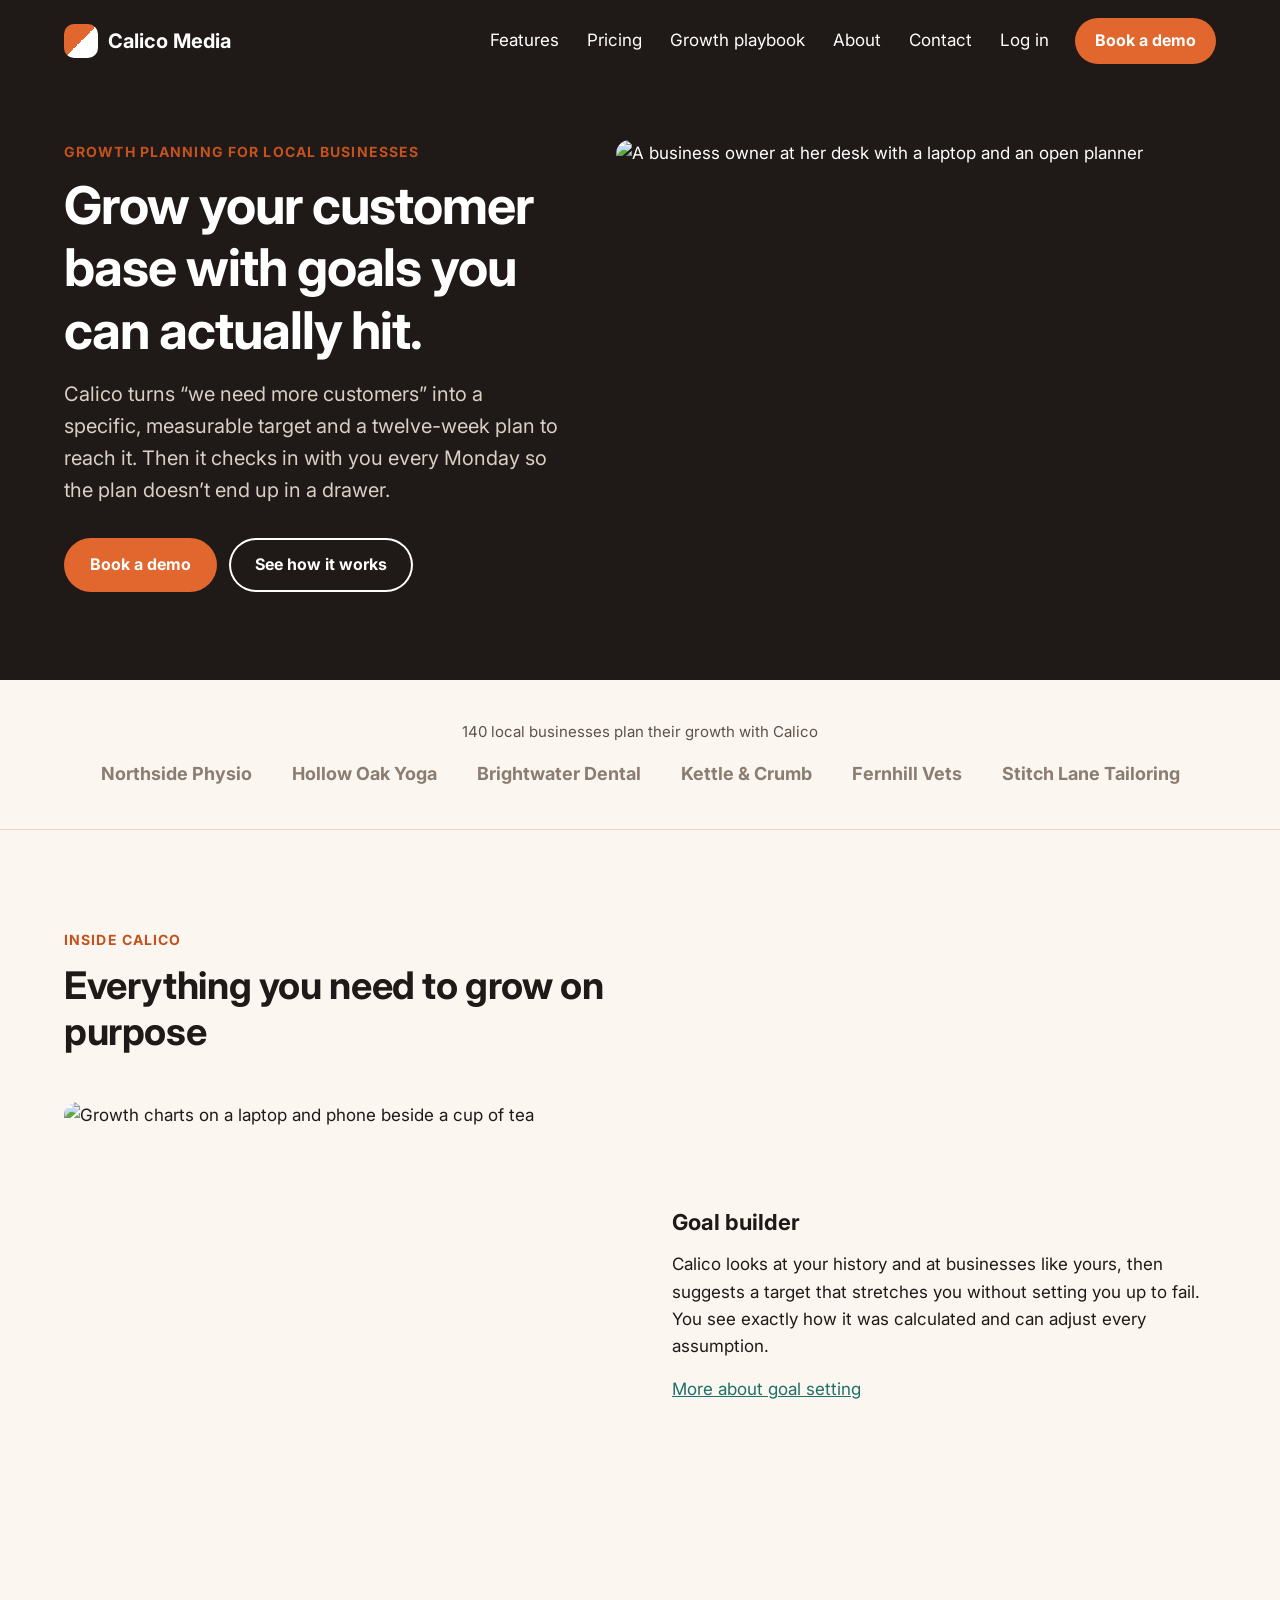
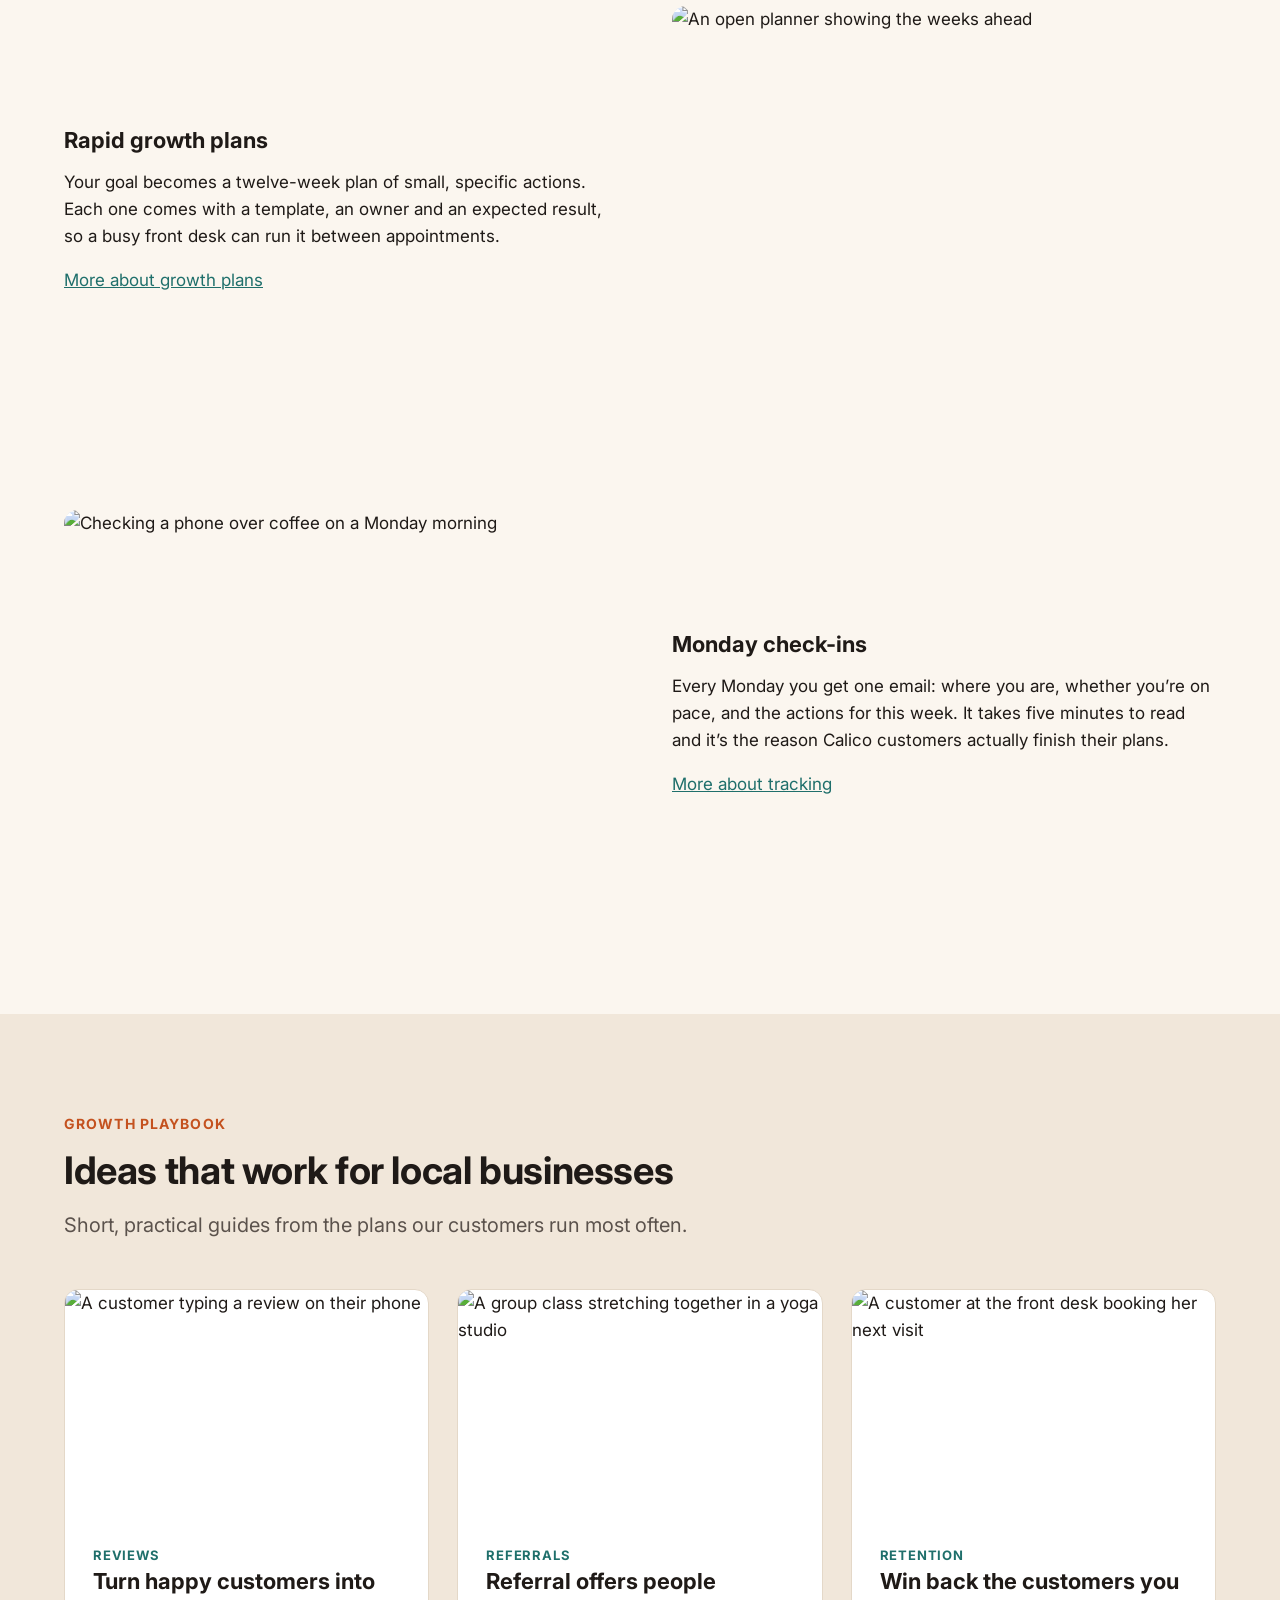
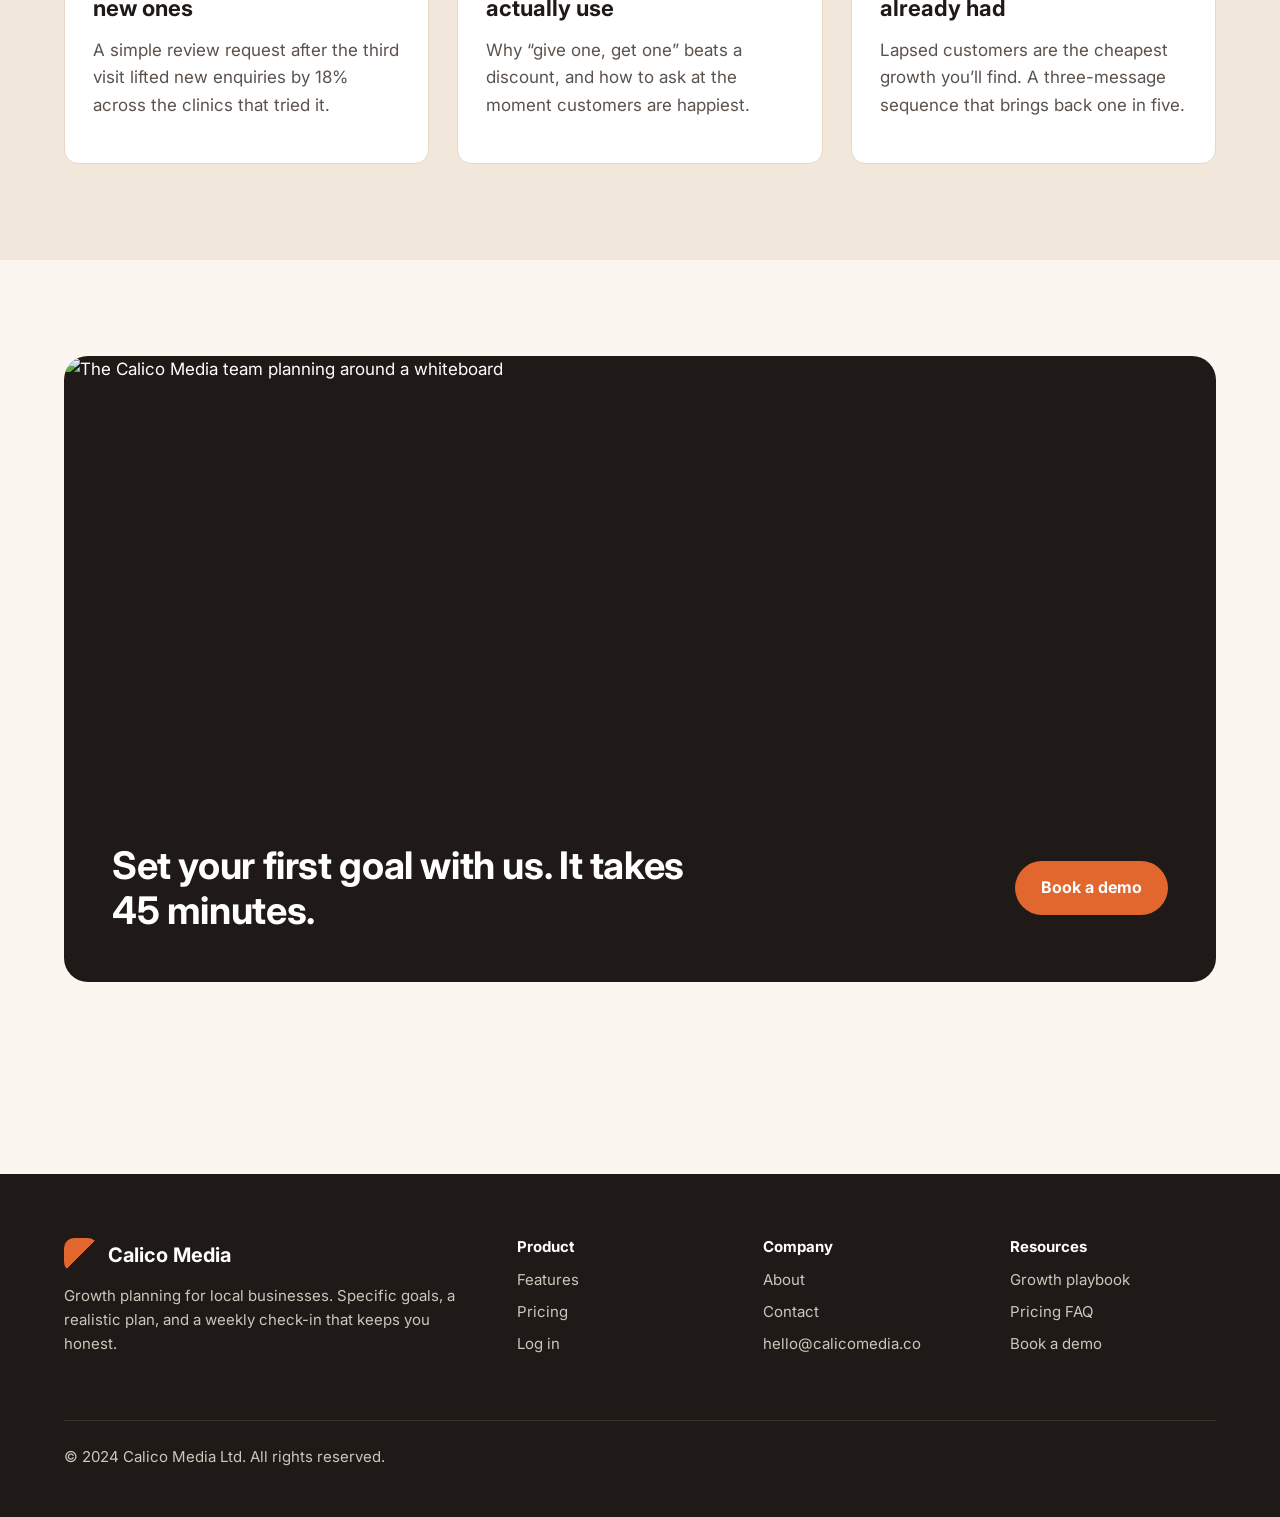
==== public/index.html @ c1caeb7e "response fixes" ====
<!DOCTYPE html>
<html lang="en">
<head>
  <meta charset="utf-8">
  <meta name="viewport" content="width=device-width, initial-scale=1">
  <title>Calico Media | Growth planning for local businesses</title>
  <meta name="description" content="Calico helps local businesses grow their customer base with specific, measurable, realistic goals and a rapid growth plan you can run every week.">
  <link rel="preconnect" href="https://fonts.googleapis.com">
  <link rel="preconnect" href="https://fonts.gstatic.com" crossorigin>
  <link href="https://fonts.googleapis.com/css2?family=Inter:wght@100;200;300;400;500;600;700;800;900&display=swap" rel="stylesheet">
  <link rel="stylesheet" href="css/styles.css">
  <script src="https://kit.fontawesome.com/f191e4acef.js" crossorigin="anonymous"></script>
  <script src="js/index.js"></script>
</head>
<body>
  <header class="site-header site-header--home">
    <div class="container">
      <a class="logo" href="index.html"><span class="logo-mark"></span>Calico Media</a>
      <nav aria-label="Main">
        <ul class="nav-links">
          <li><a href="features.html">Features</a></li>
          <li><a href="pricing.html">Pricing</a></li>
          <li><a href="#playbook">Growth playbook</a></li>
          <li><a href="about.html">About</a></li>
          <li><a href="contact.html">Contact</a></li>
          <li><a href="https://app.calicomedia.co/login">Log in</a></li>
          <li><a class="btn" href="contact.html">Book a demo</a></li>
        </ul>
        <button class="btn__menu" onclick="openMenu()">
          <i class="fa-solid fa-bars"></i>
        </button>
        <div class="btn__menu menu__backdrop">
          <button class="btn__menu btn__menu--close" onclick="closeMenu()">
            <i class="fa-solid fa-x"></i>
          </button>
          <ul class="menu__links">
            <li class="menu__list"><a href="features.html" class="menu__link" onclick="closeMenu()">Features</a></li>
            <li class="menu__list"><a href="pricing.html" class="menu__link" onclick="closeMenu()">Pricing</a></li>
            <li class="menu__list"><a href="#playbook" class="menu__link" onclick="closeMenu()">Growth playbook</a></li>
            <li class="menu__list"><a href="about.html" class="menu__link" onclick="closeMenu()">About</a></li>
            <li class="menu__list"><a href="contact.html" class="menu__link" onclick="closeMenu()">Contact</a></li>
            <li class="menu__list"><a href="https://app.calicomedia.co/login" class="menu__link" onclick="closeMenu()">Log in</a></li>
            <li class="menu__list"><a href="contact.html" class="menu__link">Book a demo</a></li>
          </ul>
        </div>
        </div>
      </nav>
    </div>
  </header>

  <main>
    <section class="hero">
      <div class="container hero-inner">
        <div class="hero-text">
          <span class="eyebrow">Growth planning for local businesses</span>
          <h1>Grow your customer base with goals you can actually hit.</h1>
          <p class="lead">Calico turns &ldquo;we need more customers&rdquo; into a specific, measurable target and a twelve-week plan to reach it. Then it checks in with you every Monday so the plan doesn&rsquo;t end up in a drawer.</p>
          <div class="hero-actions">
            <a class="btn" href="contact.html">Book a demo</a>
            <a class="btn btn--ghost" href="features.html">See how it works</a>
          </div>
        </div>
        <div class="hero-media">
          <img class="hero-image" src="images/hero-weekly-plan.jpg" alt="A business owner at her desk with a laptop and an open planner">
        </div>
      </div>
    </section>

    <section class="trust">
      <div class="container">
        <p>140 local businesses plan their growth with Calico</p>
        <ul class="trust-list">
          <li>Northside Physio</li>
          <li>Hollow Oak Yoga</li>
          <li>Brightwater Dental</li>
          <li>Kettle &amp; Crumb</li>
          <li>Fernhill Vets</li>
          <li>Stitch Lane Tailoring</li>
        </ul>
      </div>
    </section>

    <section class="section">
      <div class="container">
        <div class="section-intro">
          <span class="eyebrow">Inside Calico</span>
          <h2>Everything you need to grow on purpose</h2>
        </div>

        <div class="feature-row">
          <div class="feature-media">
            <img src="images/feature-goal-builder.jpg" alt="Growth charts on a laptop and phone beside a cup of tea">
          </div>
          <div>
            <h3>Goal builder</h3>
            <p>Calico looks at your history and at businesses like yours, then suggests a target that stretches you without setting you up to fail. You see exactly how it was calculated and can adjust every assumption.</p>
            <a href="features.html">More about goal setting</a>
          </div>
        </div>

        <div class="feature-row feature-row--reverse">
          <div class="feature-media">
            <img src="images/feature-growth-plan.jpg" alt="An open planner showing the weeks ahead">
          </div>
          <div>
            <h3>Rapid growth plans</h3>
            <p>Your goal becomes a twelve-week plan of small, specific actions. Each one comes with a template, an owner and an expected result, so a busy front desk can run it between appointments.</p>
            <a href="features.html">More about growth plans</a>
          </div>
        </div>

        <div class="feature-row">
          <div class="feature-media">
            <img src="images/feature-monday-checkin.jpg" alt="Checking a phone over coffee on a Monday morning">
          </div>
          <div>
            <h3>Monday check-ins</h3>
            <p>Every Monday you get one email: where you are, whether you&rsquo;re on pace, and the actions for this week. It takes five minutes to read and it&rsquo;s the reason Calico customers actually finish their plans.</p>
            <a href="features.html">More about tracking</a>
          </div>
        </div>
      </div>
    </section>

    <section class="section section--sand" id="playbook">
      <div class="container">
        <div class="section-intro">
          <span class="eyebrow">Growth playbook</span>
          <h2>Ideas that work for local businesses</h2>
          <p class="lead">Short, practical guides from the plans our customers run most often.</p>
        </div>
        <div class="playbook-grid">
          <article class="card">
            <img src="images/playbook-reviews.jpg" alt="A customer typing a review on their phone">
            <div class="card-body">
              <span class="card-tag">Reviews</span>
              <h3>Turn happy customers into new ones</h3>
              <p>A simple review request after the third visit lifted new enquiries by 18% across the clinics that tried it.</p>
            </div>
          </article>
          <article class="card">
            <img src="images/playbook-referrals.jpg" alt="A group class stretching together in a yoga studio">
            <div class="card-body">
              <span class="card-tag">Referrals</span>
              <h3>Referral offers people actually use</h3>
              <p>Why &ldquo;give one, get one&rdquo; beats a discount, and how to ask at the moment customers are happiest.</p>
            </div>
          </article>
          <article class="card">
            <img src="images/playbook-rebooking.jpg" alt="A customer at the front desk booking her next visit">
            <div class="card-body">
              <span class="card-tag">Retention</span>
              <h3>Win back the customers you already had</h3>
              <p>Lapsed customers are the cheapest growth you&rsquo;ll find. A three-message sequence that brings back one in five.</p>
            </div>
          </article>
        </div>
      </div>
    </section>

    <section class="section">
      <div class="container">
        <div class="cta-band">
          <img src="images/team-workshop.jpg" alt="The Calico Media team planning around a whiteboard">
          <div class="cta-body">
            <h2>Set your first goal with us. It takes 45 minutes.</h2>
            <a class="btn" href="contact.html">Book a demo</a>
          </div>
        </div>
      </div>
    </section>
  </main>

  <footer class="site-footer">
    <div class="container">
      <div class="footer-grid">
        <div>
          <a class="logo" href="index.html"><span class="logo-mark"></span>Calico Media</a>
          <p>Growth planning for local businesses. Specific goals, a realistic plan, and a weekly check-in that keeps you honest.</p>
        </div>
        <div>
          <h4>Product</h4>
          <ul>
            <li><a href="features.html">Features</a></li>
            <li><a href="pricing.html">Pricing</a></li>
            <li><a href="https://app.calicomedia.co/login">Log in</a></li>
          </ul>
        </div>
        <div>
          <h4>Company</h4>
          <ul>
            <li><a href="about.html">About</a></li>
            <li><a href="contact.html">Contact</a></li>
            <li><a href="mailto:hello@calicomedia.co">hello@calicomedia.co</a></li>
          </ul>
        </div>
        <div>
          <h4>Resources</h4>
          <ul>
            <li><a href="index.html#playbook">Growth playbook</a></li>
            <li><a href="pricing.html#faq">Pricing FAQ</a></li>
            <li><a href="contact.html">Book a demo</a></li>
          </ul>
        </div>
      </div>
      <div class="footer-bottom">
        <p>&copy; 2024 Calico Media Ltd. All rights reserved.</p>
      </div>
    </div>
  </footer>
</body>
</html>
---- public/css/styles.css ----
/* Calico Media marketing site */

:root {
  --ink: #1f1a17;
  --ink-soft: #5b524c;
  --cream: #fbf6ef;
  --sand: #f1e7da;
  --white: #ffffff;
  --orange: #e2672f;
  --orange-dark: #c4521f;
  --teal: #1f6f6b;
  --line: #e4d8c8;
  --radius: 14px;
}

*,
*::before,
*::after {
  box-sizing: border-box;
}

body {
  margin: 0;
  font-family: 'Inter', -apple-system, BlinkMacSystemFont, 'Segoe UI', sans-serif;
  font-weight: 400;
  font-size: 17px;
  line-height: 1.6;
  color: var(--ink);
  background: var(--cream);
}

h1,
h2,
h3,
h4 {
  font-weight: 700;
  line-height: 1.2;
  margin: 0 0 16px;
}

h1 {
  font-size: 52px;
  letter-spacing: -0.02em;
}

h2 {
  font-size: 38px;
  letter-spacing: -0.01em;
}

h3 {
  font-size: 22px;
}

p {
  margin: 0 0 16px;
}

a {
  color: var(--teal);
}

img {
  max-width: 100%;
}

.container {
  max-width: 1200px;
  margin: 0 auto;
  padding: 0 24px;
}

.section {
  padding: 96px 0;
}

.section--sand {
  background: var(--sand);
}

.eyebrow {
  display: inline-block;
  font-size: 14px;
  font-weight: 700;
  letter-spacing: 0.08em;
  text-transform: uppercase;
  color: var(--orange-dark);
  margin-bottom: 12px;
}

.lead {
  font-size: 20px;
  color: var(--ink-soft);
  max-width: 640px;
}

.section-intro {
  max-width: 680px;
  margin-bottom: 48px;
}

.btn {
  display: inline-block;
  padding: 14px 26px;
  border-radius: 999px;
  background: var(--orange);
  color: var(--white);
  font-weight: 700;
  text-decoration: none;
  border: 0;
  font-size: 16px;
  font-family: inherit;
  cursor: pointer;
}

.btn:hover {
  background: var(--orange-dark);
}

.btn--ghost {
  background: transparent;
  color: inherit;
  box-shadow: inset 0 0 0 2px currentColor;
}

.btn--ghost:hover {
  background: rgba(255, 255, 255, 0.1);
}

/* 

  Header 
  
*/

.site-header {
  background: var(--white);
  border-bottom: 1px solid var(--line);
}

.site-header .container {
  display: flex;
  flex-wrap: wrap;
  align-items: center;
  justify-content: space-between;
  gap: 12px 32px;
  padding-top: 18px;
  padding-bottom: 18px;
}

.logo {
  display: flex;
  align-items: center;
  gap: 10px;
  flex-shrink: 0;
  font-size: 20px;
  font-weight: 700;
  color: var(--ink);
  text-decoration: none;
}

.logo-mark {
  width: 34px;
  height: 34px;
  border-radius: 10px;
  background: linear-gradient(135deg, var(--orange) 0%, var(--orange) 50%, var(--ink) 50%, var(--ink) 100%);
}

.nav-links {
  display: flex;
  flex-wrap: wrap;
  align-items: center;
  gap: 8px 28px;
  list-style: none;
  margin: 0;
  padding: 0;
}

.nav-links a {
  color: var(--ink);
  text-decoration: none;
}

.nav-links a:hover,
.nav-links a[aria-current='page'] {
  color: var(--orange-dark);
}

.site-header--home {
  background: var(--ink);
  border-bottom: 0;
}

.site-header--home .logo,
.site-header--home .nav-links a {
  color: var(--white);
}

.site-header--home .logo-mark {
  background: linear-gradient(135deg, var(--orange) 0%, var(--orange) 50%, var(--white) 50%, var(--white) 100%);
}

.site-header--home .container {
  flex-wrap: nowrap;
}

.site-header--home nav {
  min-width: 0;
}

.site-header--home .nav-links {
  flex-wrap: nowrap;
  gap: 0;
}

.site-header--home .nav-links li {
  min-width: 0;
}

.site-header--home .nav-links a {
  display: block;
  padding: 0 14px;
  white-space: nowrap;
}

.site-header--home .nav-links li:last-child {
  flex-shrink: 0;
}

.site-header--home .nav-links .btn {
  margin-left: 12px;
  padding: 10px 20px;
}

.site-header nav {
  display: flex;
  align-items: center;
  gap: 16px;
}

.btn__menu {
  display: none;
  width: 44px;
  height: 44px;
  text-align: center;
  background: transparent;
  border: 0;
}

.menu__backdrop {
  position: fixed;
  background-color: var(--white);
  top: 0;
  left: 0;
  width: 100vw;
  height: 100vh;
  z-index: 100;
  display: flex;
  justify-content: center;
  align-items: center;
  transition: all 300ms ease-in-out;
  opacity: 0;
  visibility: hidden;
}

.menu--open .menu__backdrop {
  visibility: visible;
  opacity: 1;
}

.menu--open {
  max-height: 100vh;
  overflow-y: hidden;
}

.btn__menu--close {
  position: absolute;
  top: 20px;
  right: 40px;
  padding: 8;
  cursor: pointer;
}

.menu__links {
  list-style: none;
  margin: 0;
  padding: 0;
  display: flex;
  flex-direction: column;
  justify-content: center;
  align-items: center;
  gap: 12px;
}

.menu__link {
  text-decoration: none;
  color: #f06449;
  font-size: 24px;
}

.menu__list {
  padding: 24px 0;
  font-weight: 700;
}

.fa-bars {
  width: 32px;
  height: auto;
  color: #e2672f;
  cursor: pointer;
}

.fa-x {
  width: 24px;
  height: auto;
  color:#1f1a17
}

/* 

  Home hero 
  
*/

.hero {
  background: var(--ink);
  color: var(--white);
  padding: 56px 0 88px;
}

.hero-inner {
  display: flex;
  align-items: center;
  gap: 56px;
}

.hero-text {
  flex: 1;
}

.hero-text .lead {
  color: #d9cfc5;
}

.hero-actions {
  display: flex;
  flex-wrap: wrap;
  gap: 12px;
  margin-top: 32px;
}

.hero-media {
  width: 600px;
  flex-shrink: 0;
}

.hero-image {
  width: 100%;
  aspect-ratio: 4 / 3;
  object-fit: cover;
  border-radius: var(--radius);
  display: block;
}

/* 

  Trust strip 
  
*/

.trust {
  padding: 40px 0;
  border-bottom: 1px solid var(--line);
  text-align: center;
}

.trust p {
  color: var(--ink-soft);
  font-size: 15px;
}

.trust-list {
  display: flex;
  flex-wrap: wrap;
  justify-content: center;
  gap: 12px 40px;
  list-style: none;
  margin: 0;
  padding: 0;
  font-weight: 700;
  font-size: 18px;
  color: #8a7d72;
}

/* 

  Steps 
  
*/

.steps {
  display: grid;
  grid-template-columns: repeat(auto-fit, minmax(240px, 1fr));
  gap: 24px;
}

.step {
  background: var(--white);
  border: 1px solid var(--line);
  border-radius: var(--radius);
  padding: 32px;
}

.step-number {
  display: inline-flex;
  align-items: center;
  justify-content: center;
  width: 40px;
  height: 40px;
  border-radius: 50%;
  background: var(--sand);
  color: var(--orange-dark);
  font-weight: 700;
  margin-bottom: 16px;
}

/* 

  Check list 
  
*/

.check-list {
  list-style: none;
  margin: 24px 0 0;
  padding: 0;
}

.check-list li {
  position: relative;
  padding-left: 32px;
  margin-bottom: 14px;
}

.check-list li::before {
  content: '';
  position: absolute;
  left: 0;
  top: 6px;
  width: 16px;
  height: 16px;
  border-radius: 50%;
  background: var(--teal);
  box-shadow: inset 0 0 0 4px #cfe6e4;
}

/* 

  FAQ 
  
*/

.faq {
  max-width: 820px;
}

.faq details {
  border-top: 1px solid var(--line);
  padding: 20px 0;
}

.faq details:last-child {
  border-bottom: 1px solid var(--line);
}

.faq summary {
  font-weight: 700;
  font-size: 19px;
  cursor: pointer;
}

.faq details p {
  margin-top: 12px;
  color: var(--ink-soft);
}

/* 

  Feature rows 
  
*/

.feature-row {
  display: grid;
  grid-template-columns: 1fr 1fr;
  gap: 64px;
  align-items: center;
  margin-bottom: 96px;
}

.feature-row:last-child {
  margin-bottom: 0;
}

.feature-row--reverse .feature-media {
  order: 2;
}

.feature-media img {
  display: block;
  width: 100%;
  aspect-ratio: 4 / 3;
  object-fit: cover;
  border-radius: var(--radius);
}

/* 

  Playbook 
  
*/

.playbook-grid {
  display: grid;
  grid-template-columns: repeat(3, 1fr);
  gap: 28px;
}

/* Card grid */

.card-grid {
  display: grid;
  grid-template-columns: repeat(3, 1fr);
  gap: 28px;
}

.card {
  background: var(--white);
  border: 1px solid var(--line);
  border-radius: var(--radius);
  overflow: hidden;
}

.card img {
  display: block;
  width: 100%;
  aspect-ratio: 16 / 10;
  object-fit: cover;
}

.card-body {
  padding: 24px 28px 28px;
}

.card-body p {
  color: var(--ink-soft);
}

.card-tag {
  font-size: 13px;
  font-weight: 700;
  text-transform: uppercase;
  letter-spacing: 0.06em;
  color: var(--teal);
}

.icon-dot {
  width: 44px;
  height: 44px;
  border-radius: 12px;
  background: var(--sand);
  margin-bottom: 18px;
  position: relative;
}

.icon-dot::after {
  content: '';
  position: absolute;
  inset: 13px;
  border-radius: 50%;
  background: var(--orange);
}

/* 

  CTA band 
  
*/

.cta-band {
  background: var(--ink);
  color: var(--white);
  border-radius: 24px;
  overflow: hidden;
}

.cta-band img {
  display: block;
  width: 100%;
  aspect-ratio: 21 / 8;
  object-fit: cover;
}

.cta-body {
  padding: 48px;
  display: flex;
  flex-wrap: wrap;
  align-items: center;
  justify-content: space-between;
  gap: 24px;
}

.cta-body h2 {
  margin: 0;
  max-width: 620px;
}

/* Page header (inner pages) */

.page-header {
  padding: 80px 0 56px;
  border-bottom: 1px solid var(--line);
}

/* 

  Pricing 
  
*/

.pricing-grid {
  display: grid;
  grid-template-columns: repeat(auto-fit, minmax(260px, 1fr));
  gap: 24px;
  align-items: stretch;
}

.pricing-card {
  background: var(--white);
  border: 1px solid var(--line);
  border-radius: var(--radius);
  padding: 36px 32px;
  display: flex;
  flex-direction: column;
}

.pricing-card--featured {
  border: 2px solid var(--orange);
  box-shadow: 0 24px 48px rgba(226, 103, 47, 0.14);
}

.plan-badge {
  align-self: flex-start;
  font-size: 13px;
  font-weight: 700;
  background: var(--orange);
  color: var(--white);
  border-radius: 999px;
  padding: 4px 12px;
  margin-bottom: 16px;
}

.price {
  font-size: 48px;
  font-weight: 700;
  margin: 8px 0 4px;
}

.price small {
  font-size: 17px;
  font-weight: 400;
  color: var(--ink-soft);
}

.pricing-card .check-list {
  flex: 1;
  margin-bottom: 28px;
}

.pricing-card .btn {
  text-align: center;
}

.pricing-note {
  margin-top: 32px;
  color: var(--ink-soft);
  font-size: 15px;
}

/* 

  About 
  
*/

.stats {
  display: grid;
  grid-template-columns: repeat(auto-fit, minmax(160px, 1fr));
  gap: 16px;
}

.stat {
  background: var(--white);
  border: 1px solid var(--line);
  border-radius: var(--radius);
  padding: 28px 20px;
}

.stat-number {
  display: block;
  font-size: 48px;
  font-weight: 700;
  color: var(--orange-dark);
}

.stat-label {
  display: block;
  font-size: 15px;
  color: var(--ink-soft);
}

.prose {
  max-width: 720px;
}

.team-grid {
  display: grid;
  grid-template-columns: repeat(auto-fit, minmax(220px, 1fr));
  gap: 24px;
}

.person {
  background: var(--white);
  border: 1px solid var(--line);
  border-radius: var(--radius);
  padding: 28px;
}

.avatar {
  width: 56px;
  height: 56px;
  border-radius: 50%;
  background: var(--sand);
  color: var(--orange-dark);
  display: flex;
  align-items: center;
  justify-content: center;
  font-weight: 700;
  margin-bottom: 16px;
}

.person p {
  color: var(--ink-soft);
  font-size: 15px;
  margin: 0;
}

/* 

  Contact 
  
*/

.contact-layout {
  display: grid;
  grid-template-columns: 3fr 2fr;
  gap: 64px;
}

.contact-form label {
  display: block;
  font-weight: 700;
  margin-bottom: 6px;
}

.contact-form input,
.contact-form textarea {
  display: block;
  width: 100%;
  font: inherit;
  padding: 12px 14px;
  border: 1px solid var(--line);
  border-radius: 10px;
  background: var(--white);
  margin-bottom: 20px;
}

.contact-form textarea {
  min-height: 160px;
  resize: vertical;
}

.form-status {
  margin-top: 16px;
  font-weight: 700;
}

.form-status--success {
  color: var(--teal);
}

.form-status--error {
  color: #b3261e;
}

.contact-aside {
  background: var(--white);
  border: 1px solid var(--line);
  border-radius: var(--radius);
  padding: 32px;
  align-self: start;
}

.contact-aside h3 {
  font-size: 18px;
  margin-top: 24px;
  margin-bottom: 6px;
}

.contact-aside h3:first-child {
  margin-top: 0;
}

.contact-aside p {
  color: var(--ink-soft);
  margin: 0;
}

/* 

  Footer 
  
*/

.site-footer {
  background: var(--ink);
  color: #cfc5bb;
  padding: 64px 0 32px;
  margin-top: 96px;
  font-size: 15px;
}

.footer-grid {
  display: grid;
  grid-template-columns: 2fr 1fr 1fr 1fr;
  gap: 40px;
}

.site-footer h4 {
  color: var(--white);
  font-size: 15px;
  margin-bottom: 12px;
}

.site-footer ul {
  list-style: none;
  margin: 0;
  padding: 0;
}

.site-footer li {
  margin-bottom: 8px;
}

.site-footer a {
  color: #cfc5bb;
  text-decoration: none;
}

.site-footer a:hover {
  color: var(--white);
}

.site-footer .logo {
  color: var(--white);
  margin-bottom: 12px;
}

.footer-bottom {
  border-top: 1px solid #3a322d;
  margin-top: 48px;
  padding-top: 24px;
}

@media (max-width: 768px) {

  .nav-links {
    display: none;
  }

  .btn__menu {
    display: block;
  }

  h1 {
    font-size: 40px;
  }

  h2 {
    font-size: 30px;
  }

  .section {
    padding: 64px 0;
  }

  .feature-row {
    grid-template-columns: 1fr;
    gap: 32px;
    margin-bottom: 64px;
  }

  .feature-row--reverse .feature-media {
    order: 0;
  }

  .card-grid {
    grid-template-columns: repeat(2, 1fr);
  }

  .contact-layout {
    grid-template-columns: 1fr;
    gap: 40px;
  }

  .footer-grid {
    grid-template-columns: 1fr 1fr;
  }
}

@media (max-width: 480px) {
  h1 {
    font-size: 34px;
  }

  .card-grid {
    grid-template-columns: 1fr;
  }

  .cta-body {
    padding: 32px 24px;
  }

  .footer-grid {
    grid-template-columns: 1fr;
  }
}
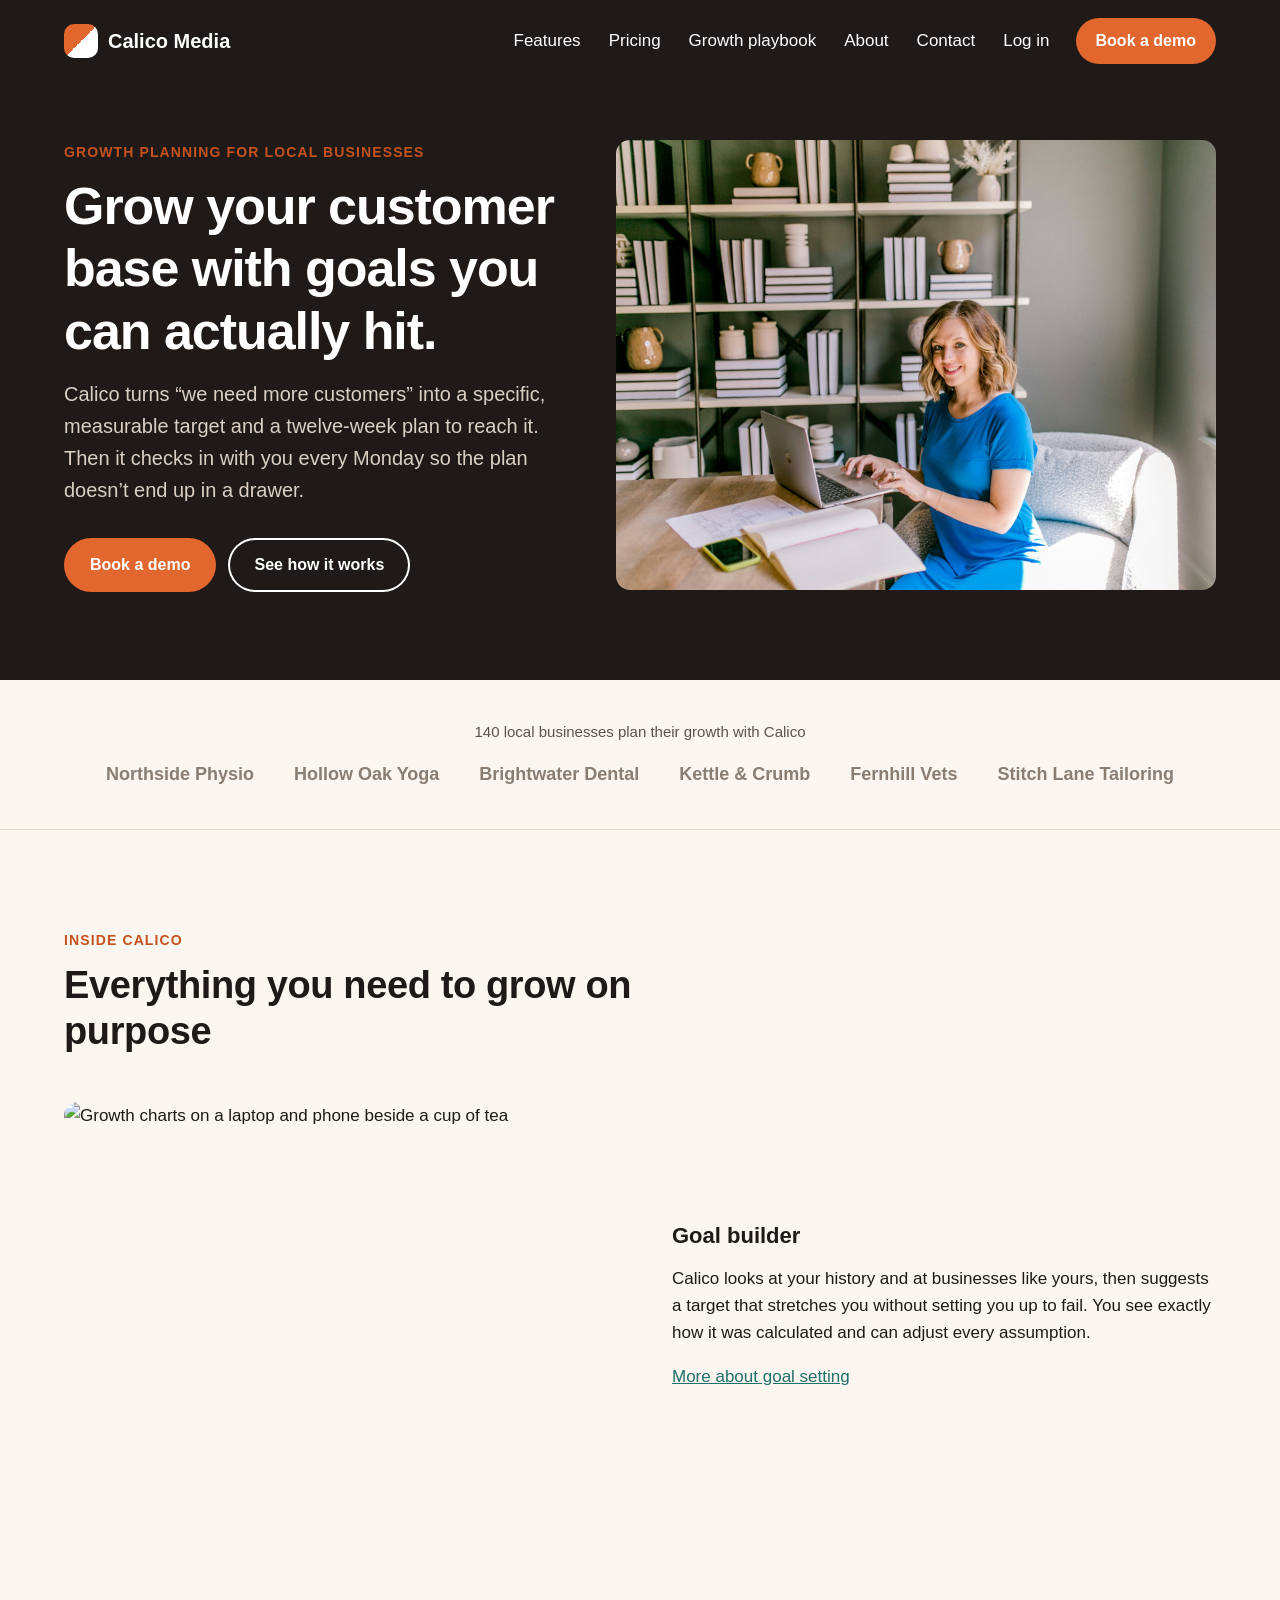
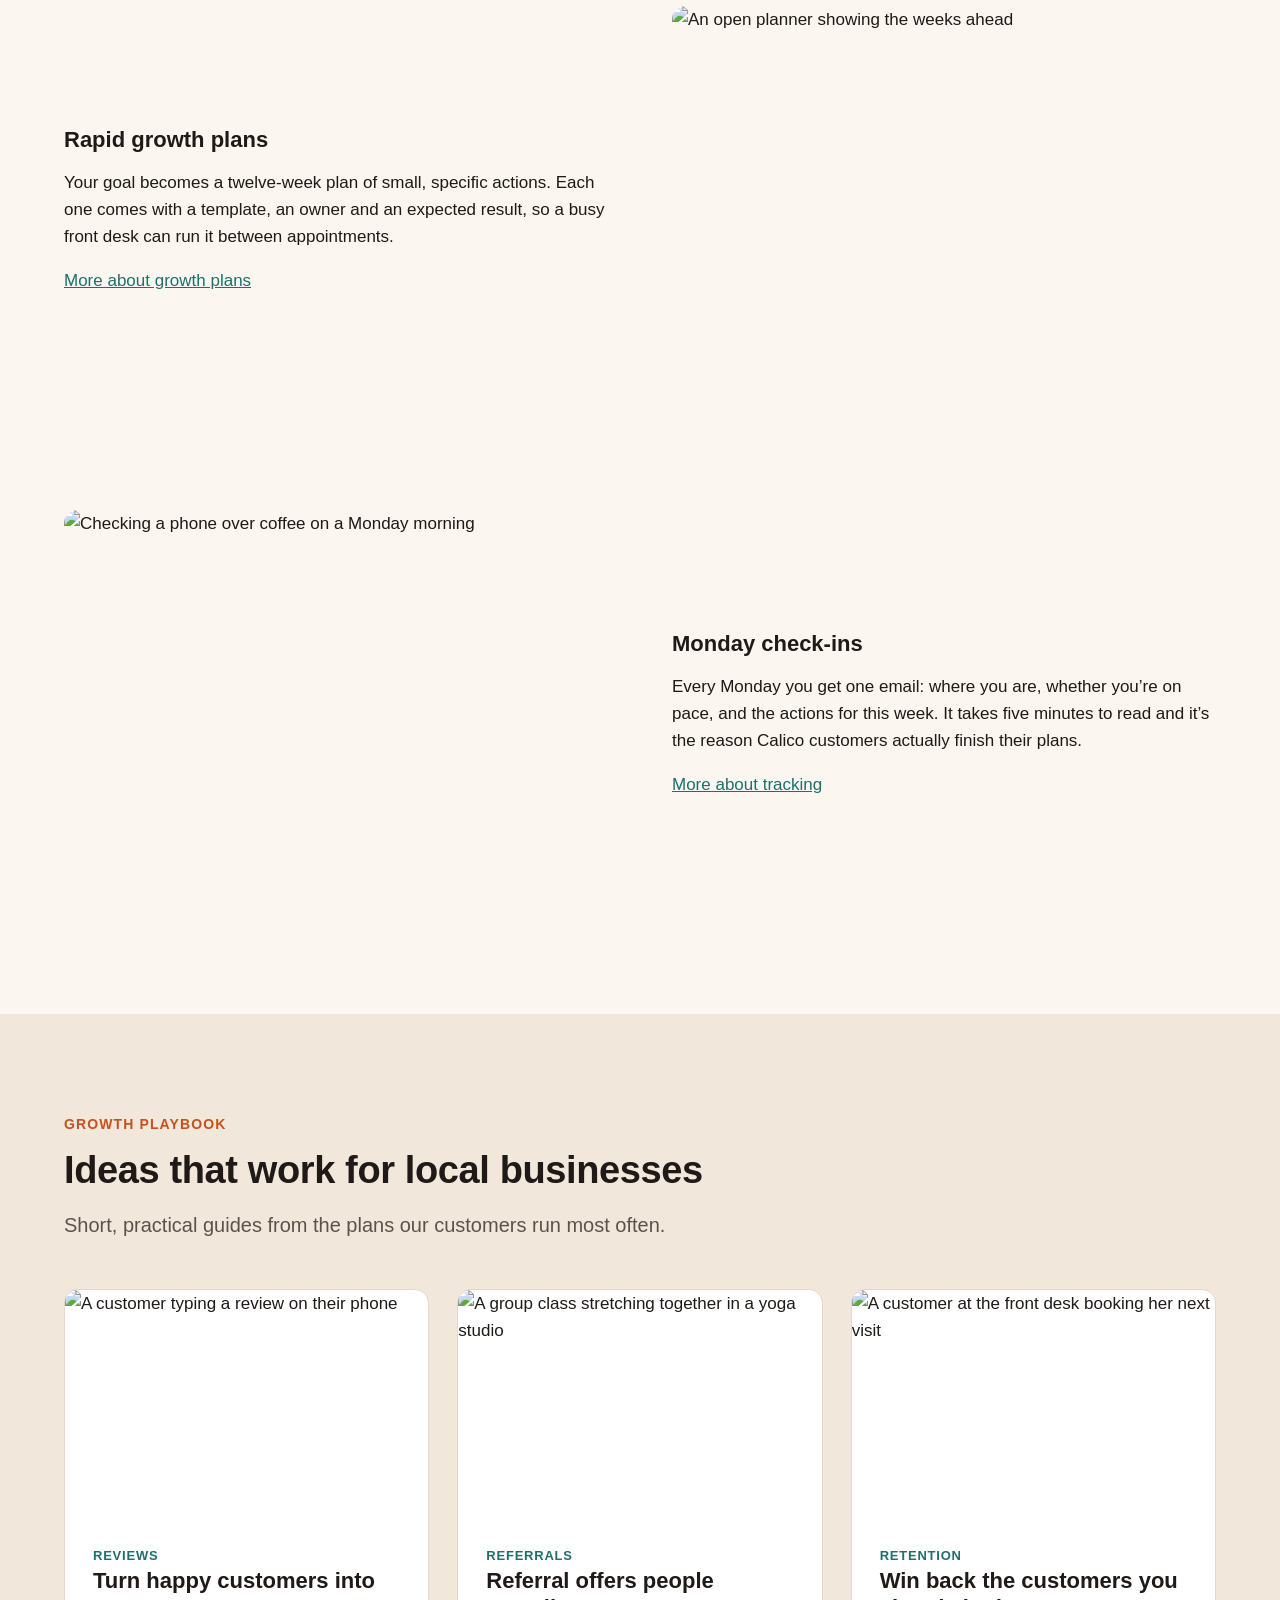
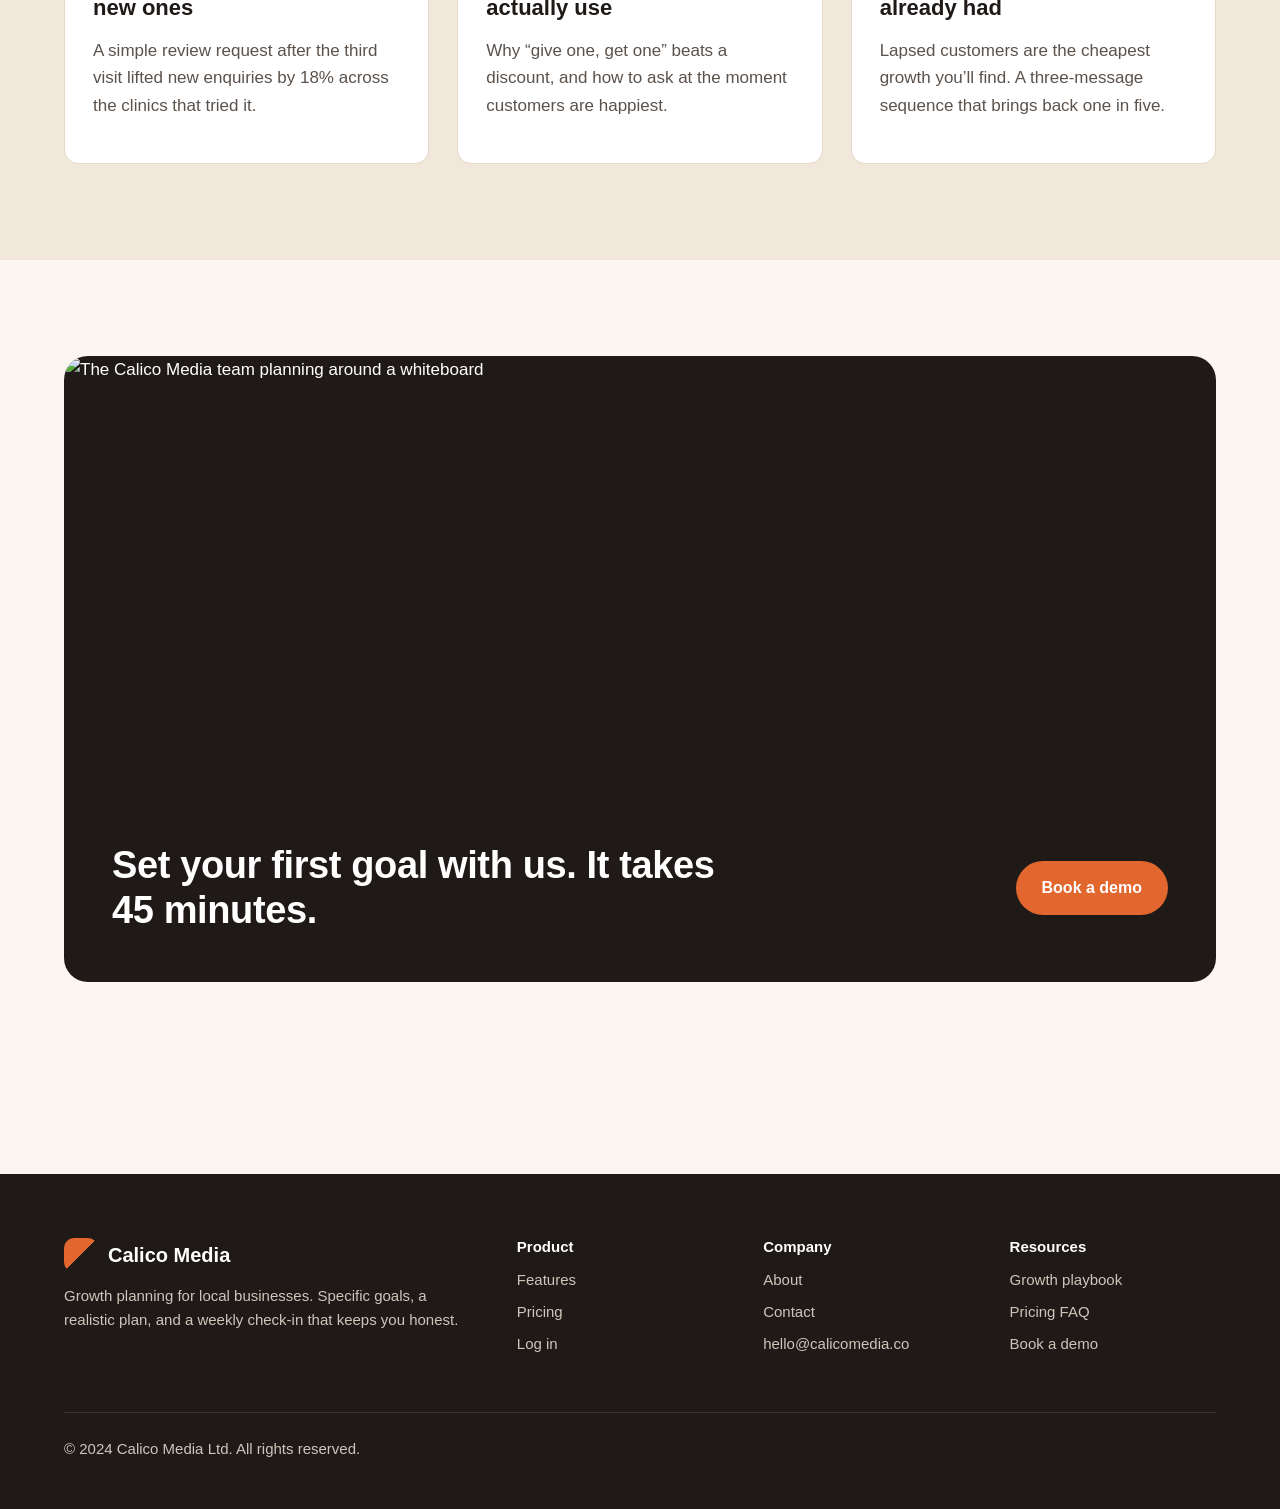
==== commit 602232bd: "resize" ====
--- a/public/index.html
+++ b/public/index.html
@@ -5,11 +5,7 @@
   <meta name="viewport" content="width=device-width, initial-scale=1">
   <title>Calico Media | Growth planning for local businesses</title>
   <meta name="description" content="Calico helps local businesses grow their customer base with specific, measurable, realistic goals and a rapid growth plan you can run every week.">
-  <link rel="preconnect" href="https://fonts.googleapis.com">
-  <link rel="preconnect" href="https://fonts.gstatic.com" crossorigin>
-  <link href="https://fonts.googleapis.com/css2?family=Inter:wght@100;200;300;400;500;600;700;800;900&display=swap" rel="stylesheet">
   <link rel="stylesheet" href="css/styles.css">
-  <script src="https://kit.fontawesome.com/f191e4acef.js" crossorigin="anonymous"></script>
   <script src="js/index.js"></script>
 </head>
 <body>
@@ -61,7 +57,7 @@
           </div>
         </div>
         <div class="hero-media">
-          <img class="hero-image" src="images/hero-weekly-plan.jpg" alt="A business owner at her desk with a laptop and an open planner">
+          <img class="hero-image" src="images/hero-weekly-plan-large.jpg" srcset="images/hero-weekly-plan-small.jpg 480w, images/hero-weekly-plan-medium.jpg 768w, images/hero-weekly-plan-large.jpg 1200w" alt="A business owner at her desk with a laptop and an open planner">
         </div>
       </div>
     </section>
@@ -89,7 +85,7 @@
 
         <div class="feature-row">
           <div class="feature-media">
-            <img src="images/feature-goal-builder.jpg" alt="Growth charts on a laptop and phone beside a cup of tea">
+            <img src="images/feature-goal-builder.jpg" alt="Growth charts on a laptop and phone beside a cup of tea" loading="lazy">
           </div>
           <div>
             <h3>Goal builder</h3>
@@ -100,7 +96,7 @@
 
         <div class="feature-row feature-row--reverse">
           <div class="feature-media">
-            <img src="images/feature-growth-plan.jpg" alt="An open planner showing the weeks ahead">
+            <img src="images/feature-growth-plan.jpg" alt="An open planner showing the weeks ahead" loading="lazy">
           </div>
           <div>
             <h3>Rapid growth plans</h3>
@@ -111,7 +107,7 @@
 
         <div class="feature-row">
           <div class="feature-media">
-            <img src="images/feature-monday-checkin.jpg" alt="Checking a phone over coffee on a Monday morning">
+            <img src="images/feature-monday-checkin.jpg" alt="Checking a phone over coffee on a Monday morning" loading="lazy">
           </div>
           <div>
             <h3>Monday check-ins</h3>
@@ -131,7 +127,7 @@
         </div>
         <div class="playbook-grid">
           <article class="card">
-            <img src="images/playbook-reviews.jpg" alt="A customer typing a review on their phone">
+            <img src="images/playbook-reviews.jpg" alt="A customer typing a review on their phone" loading="lazy">
             <div class="card-body">
               <span class="card-tag">Reviews</span>
               <h3>Turn happy customers into new ones</h3>
@@ -139,7 +135,7 @@
             </div>
           </article>
           <article class="card">
-            <img src="images/playbook-referrals.jpg" alt="A group class stretching together in a yoga studio">
+            <img src="images/playbook-referrals.jpg" alt="A group class stretching together in a yoga studio" loading="lazy">
             <div class="card-body">
               <span class="card-tag">Referrals</span>
               <h3>Referral offers people actually use</h3>
@@ -147,7 +143,7 @@
             </div>
           </article>
           <article class="card">
-            <img src="images/playbook-rebooking.jpg" alt="A customer at the front desk booking her next visit">
+            <img src="images/playbook-rebooking.jpg" alt="A customer at the front desk booking her next visit" loading="lazy">
             <div class="card-body">
               <span class="card-tag">Retention</span>
               <h3>Win back the customers you already had</h3>
@@ -161,7 +157,7 @@
     <section class="section">
       <div class="container">
         <div class="cta-band">
-          <img src="images/team-workshop.jpg" alt="The Calico Media team planning around a whiteboard">
+          <img src="images/team-workshop.jpg" alt="The Calico Media team planning around a whiteboard" loading="lazy">
           <div class="cta-body">
             <h2>Set your first goal with us. It takes 45 minutes.</h2>
             <a class="btn" href="contact.html">Book a demo</a>
--- a/public/css/styles.css
+++ b/public/css/styles.css
@@ -1,4 +1,20 @@
 /* Calico Media marketing site */
+
+@font-face {
+  font-family: 'Inter';
+  src: url('fonts/Inter-Regular.woff2') format('woff2'),
+       url('fonts/Inter-Regular.woff') format('woff');
+  font-weight: 400;
+  font-style: normal;
+}
+
+@font-face {
+  font-family: 'Inter';
+  src: url('fonts/Inter-Bold.woff2') format('woff2'),
+       url('fonts/Inter-Bold.woff') format('woff');
+  font-weight: 700;
+  font-style: normal;
+}
 
 :root {
   --ink: #1f1a17;
@@ -21,7 +37,7 @@
 
 body {
   margin: 0;
-  font-family: 'Inter', -apple-system, BlinkMacSystemFont, 'Segoe UI', sans-serif;
+  font-family: 'Inter', sans-serif;
   font-weight: 400;
   font-size: 17px;
   line-height: 1.6;
@@ -251,7 +267,7 @@
   position: fixed;
   background-color: var(--white);
   top: 0;
-  left: 0;
+  left: 100%;
   width: 100vw;
   height: 100vh;
   z-index: 100;
@@ -265,6 +281,7 @@
 
 .menu--open .menu__backdrop {
   visibility: visible;
+  left: 0;
   opacity: 1;
 }
 
@@ -281,9 +298,9 @@
   cursor: pointer;
 }
 
-.menu__links {
+.menu__links { 
   list-style: none;
-  margin: 0;
+  margin-top: 100px;
   padding: 0;
   display: flex;
   flex-direction: column;
@@ -522,11 +539,15 @@
 
 .playbook-grid {
   display: grid;
-  grid-template-columns: repeat(3, 1fr);
+  grid-template-columns: repeat(auto-fit, minmax(300px, 1fr));
   gap: 28px;
 }
 
-/* Card grid */
+/* 
+
+  Card grid 
+  
+*/
 
 .card-grid {
   display: grid;
@@ -892,6 +913,26 @@
     display: block;
   }
 
+  .hero-inner {
+    flex-direction: column;
+    align-items: stretch;
+    gap: 0;
+  }
+
+  .hero-text {
+    display: contents;
+  }
+
+  .hero-media {
+    width: 100%;
+    margin-top: 32px;
+  }
+
+  .hero-actions {
+    order: 1;
+    justify-content: center;
+  }
+
   h1 {
     font-size: 40px;
   }
@@ -900,8 +941,19 @@
     font-size: 30px;
   }
 
+  .hero {
+    display: flex;
+    flex-direction: column;
+    align-items: center;
+  }
+
+  .playbook-grid {
+    grid-template-columns: 1fr;
+  }
+
   .section {
     padding: 64px 0;
+    
   }
 
   .feature-row {
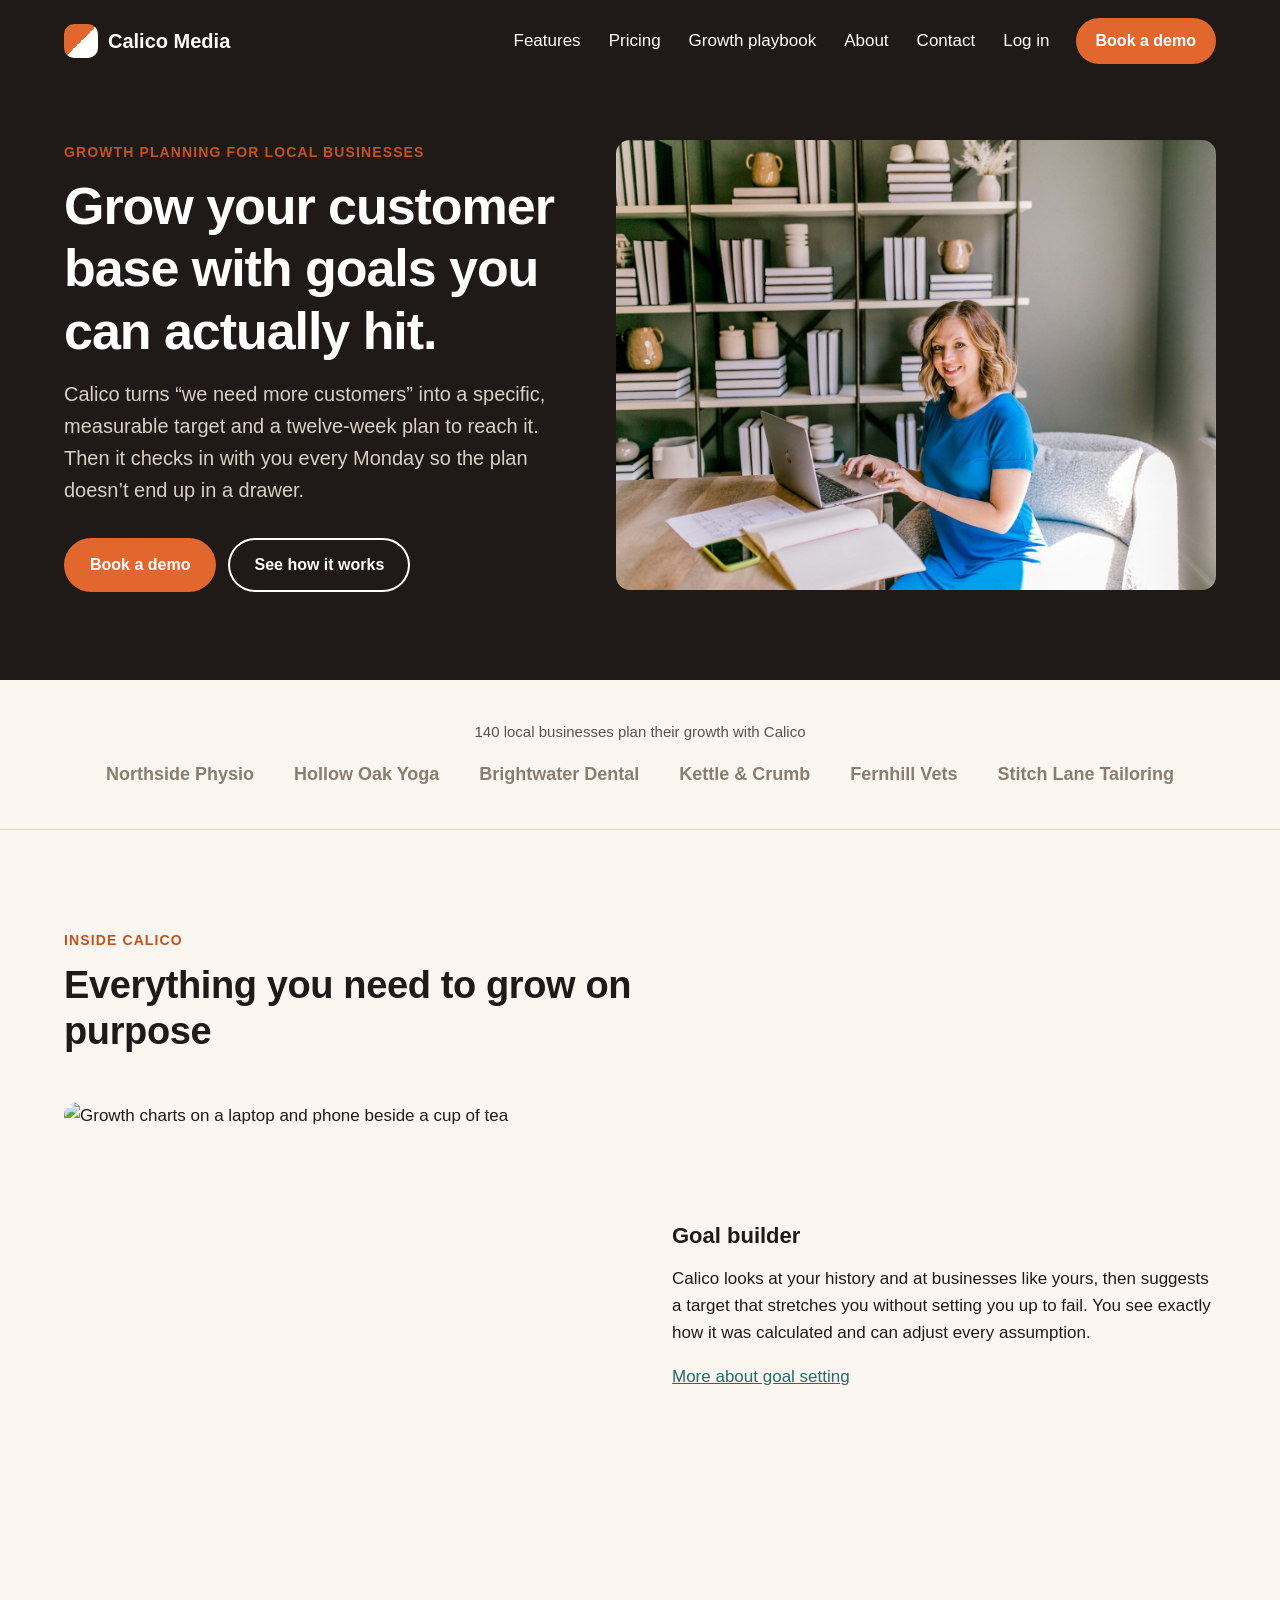
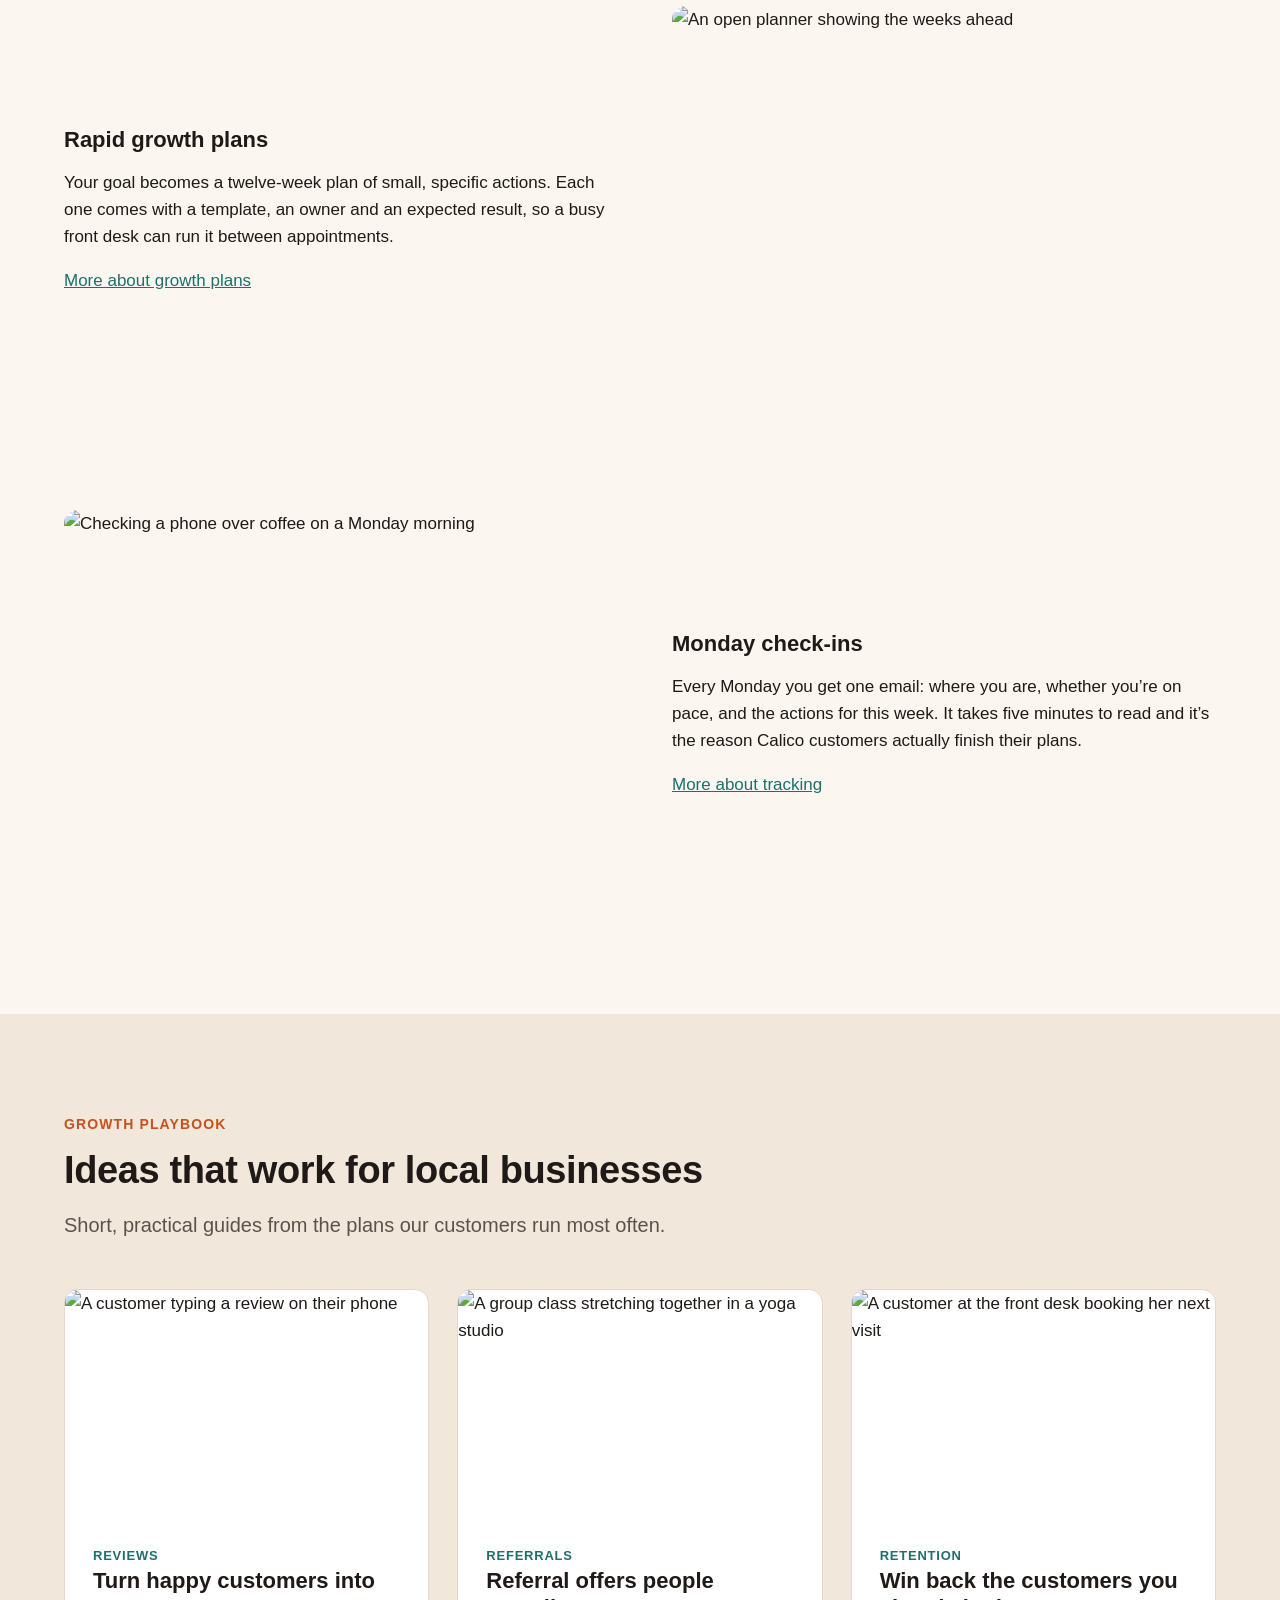
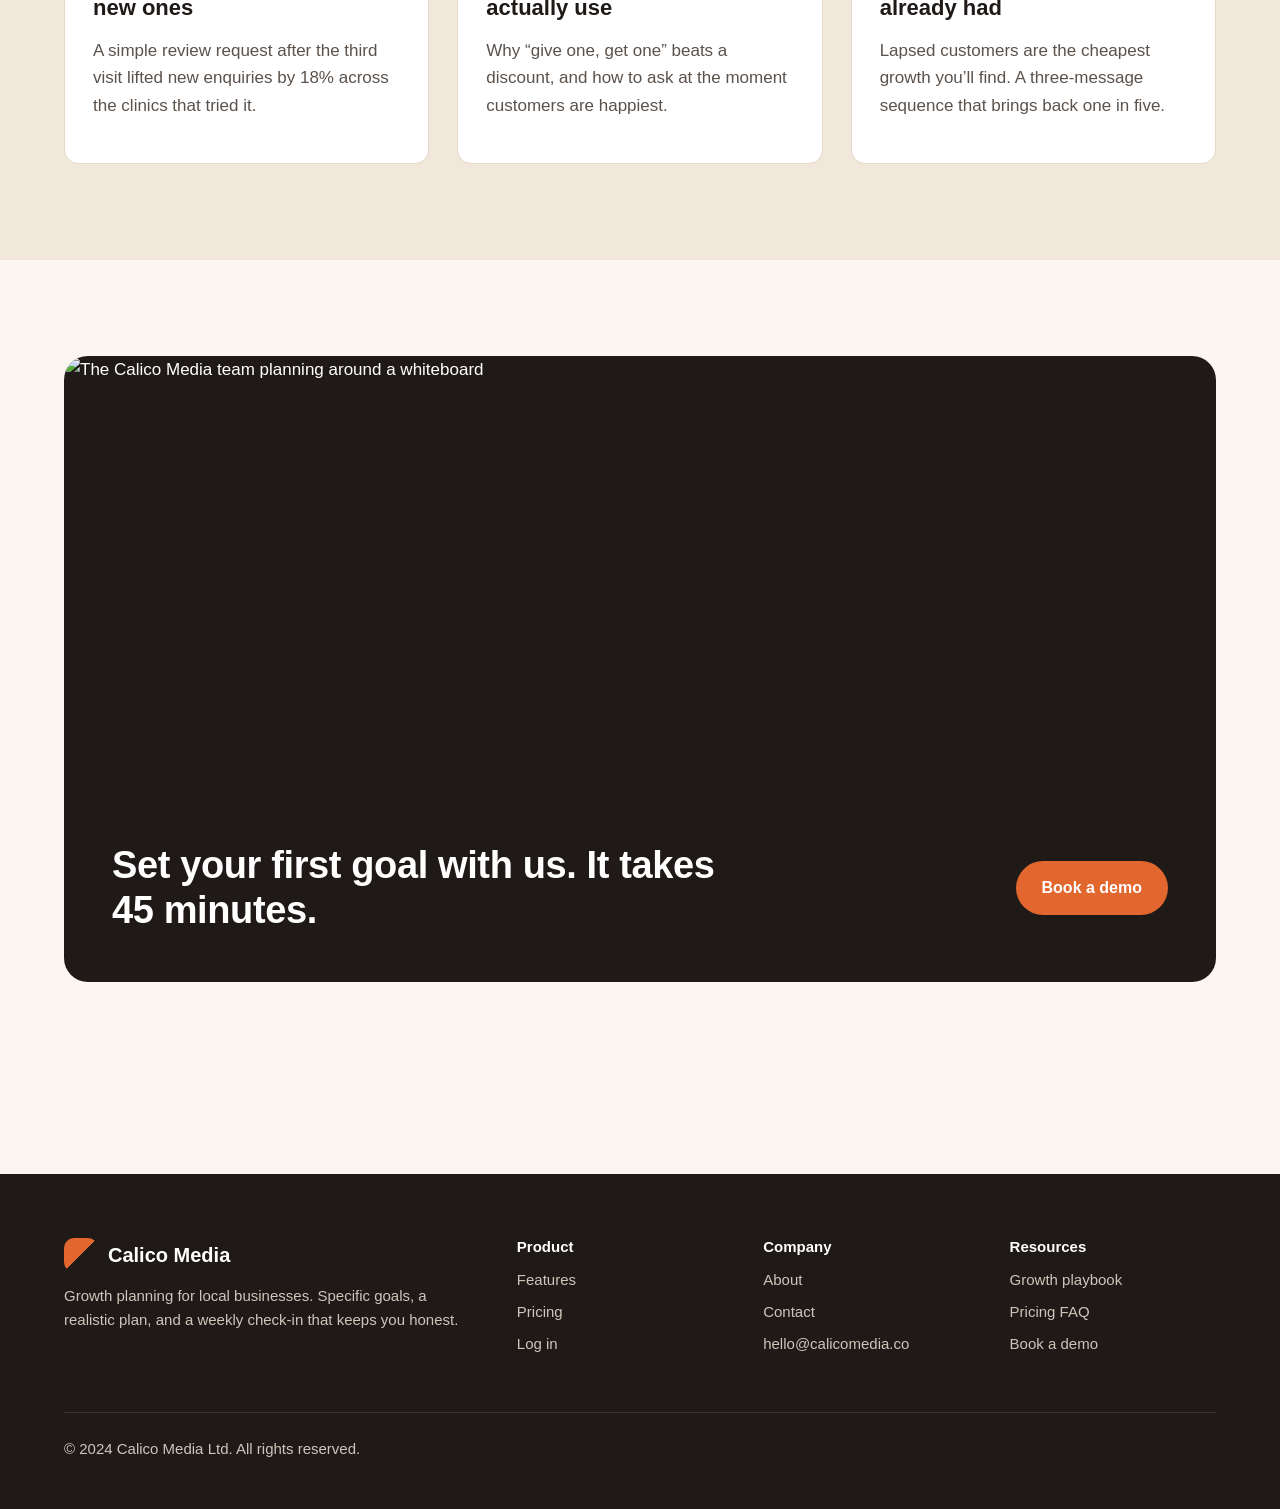
==== commit 0c755e25: "resize" ====
--- a/public/index.html
+++ b/public/index.html
@@ -7,6 +7,7 @@
   <meta name="description" content="Calico helps local businesses grow their customer base with specific, measurable, realistic goals and a rapid growth plan you can run every week.">
   <link rel="stylesheet" href="css/styles.css">
   <script src="js/index.js"></script>
+  <script src="https://kit.fontawesome.com/f191e4acef.js" crossorigin="anonymous"></script>
 </head>
 <body>
   <header class="site-header site-header--home">
@@ -57,7 +58,12 @@
           </div>
         </div>
         <div class="hero-media">
-          <img class="hero-image" src="images/hero-weekly-plan-large.jpg" srcset="images/hero-weekly-plan-small.jpg 480w, images/hero-weekly-plan-medium.jpg 768w, images/hero-weekly-plan-large.jpg 1200w" alt="A business owner at her desk with a laptop and an open planner">
+          <img class="hero-image" src="images/hero-weekly-plan-large.jpg" 
+          srcset="images/hero-weekly-plan-small.jpg 480w, 
+          images/hero-weekly-plan-medium.jpg 768w, 
+          images/hero-weekly-plan-large.jpg 1200w" 
+          sizes="(max-width: 768px) 100vw, 600px" 
+          alt="A business owner at her desk with a laptop and an open planner">
         </div>
       </div>
     </section>
--- a/public/css/styles.css
+++ b/public/css/styles.css
@@ -2,16 +2,14 @@
 
 @font-face {
   font-family: 'Inter';
-  src: url('fonts/Inter-Regular.woff2') format('woff2'),
-       url('fonts/Inter-Regular.woff') format('woff');
+  src: url('Fonts/Inter/static/Inter_18pt-Regular.ttf') format('truetype');
   font-weight: 400;
   font-style: normal;
 }
 
 @font-face {
   font-family: 'Inter';
-  src: url('fonts/Inter-Bold.woff2') format('woff2'),
-       url('fonts/Inter-Bold.woff') format('woff');
+  src: url('Fonts/Inter/static/Inter_18pt-Bold.ttf') format('truetype');
   font-weight: 700;
   font-style: normal;
 }
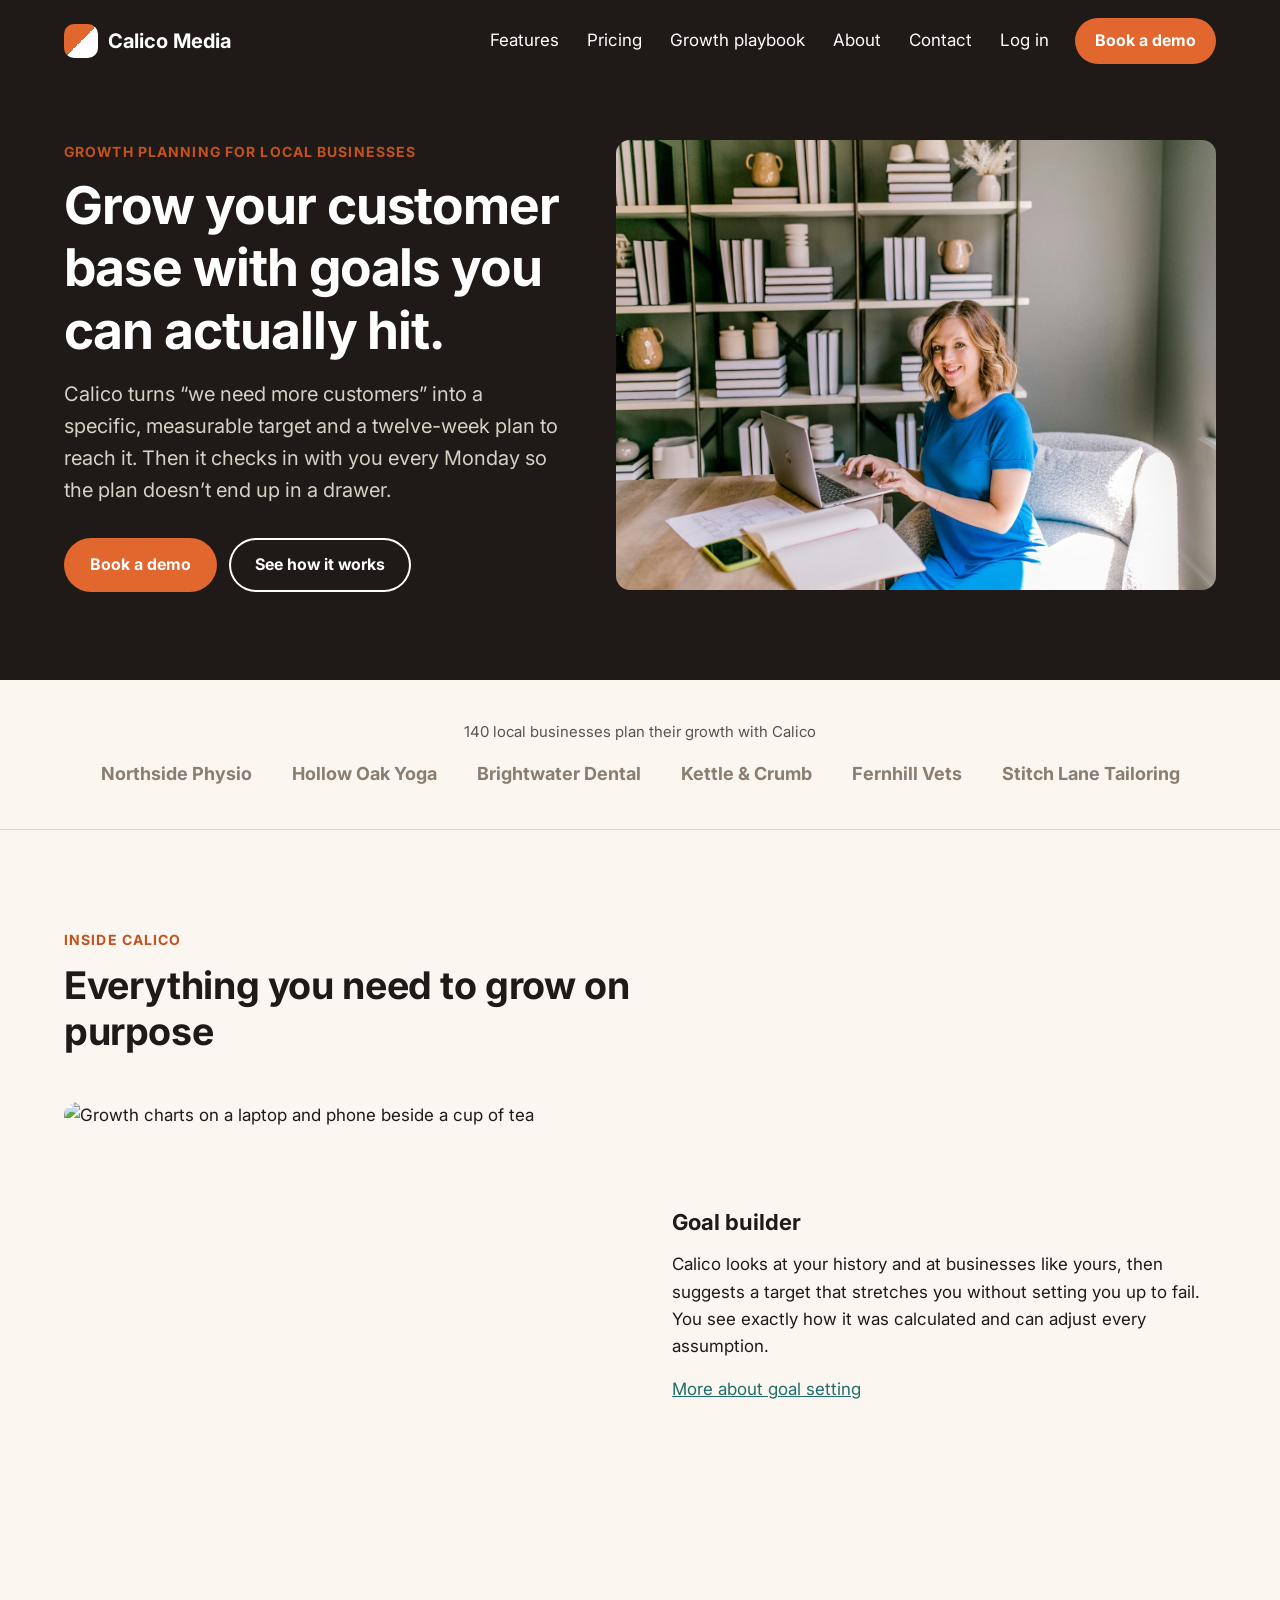
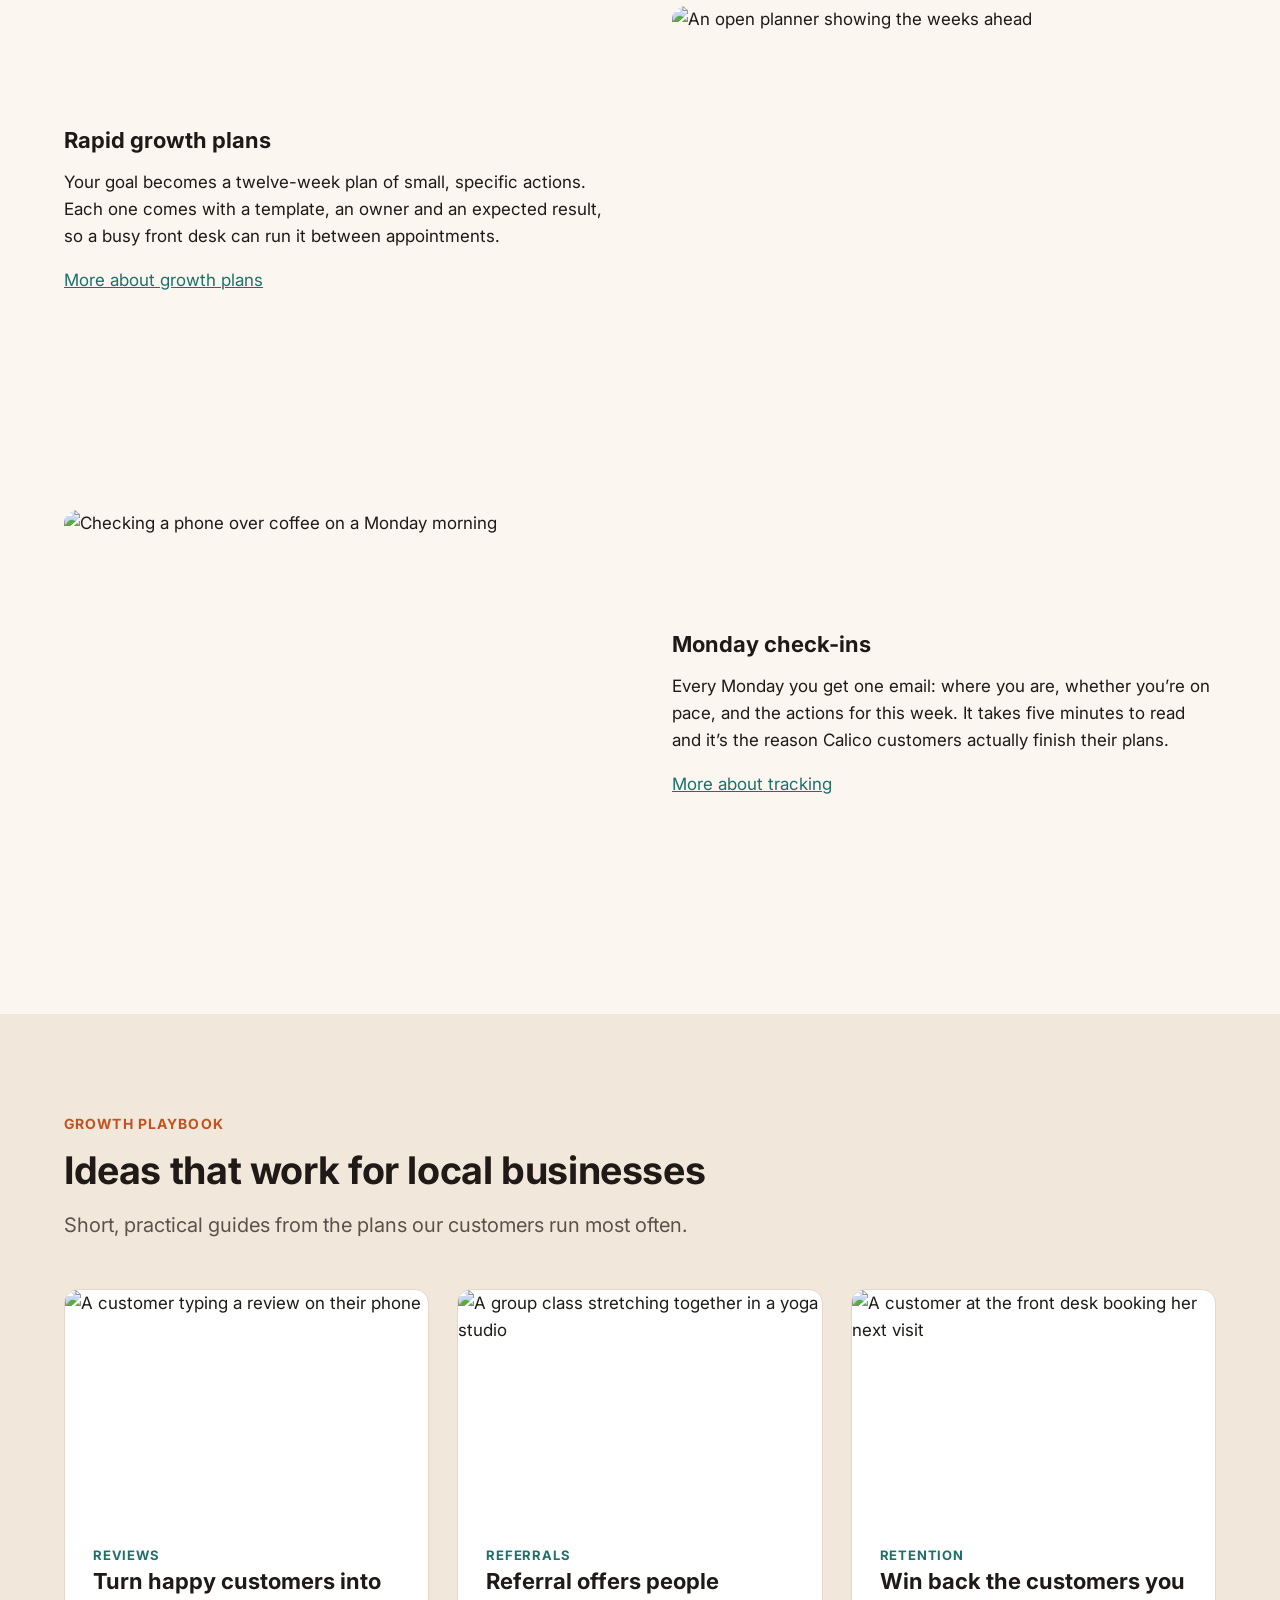
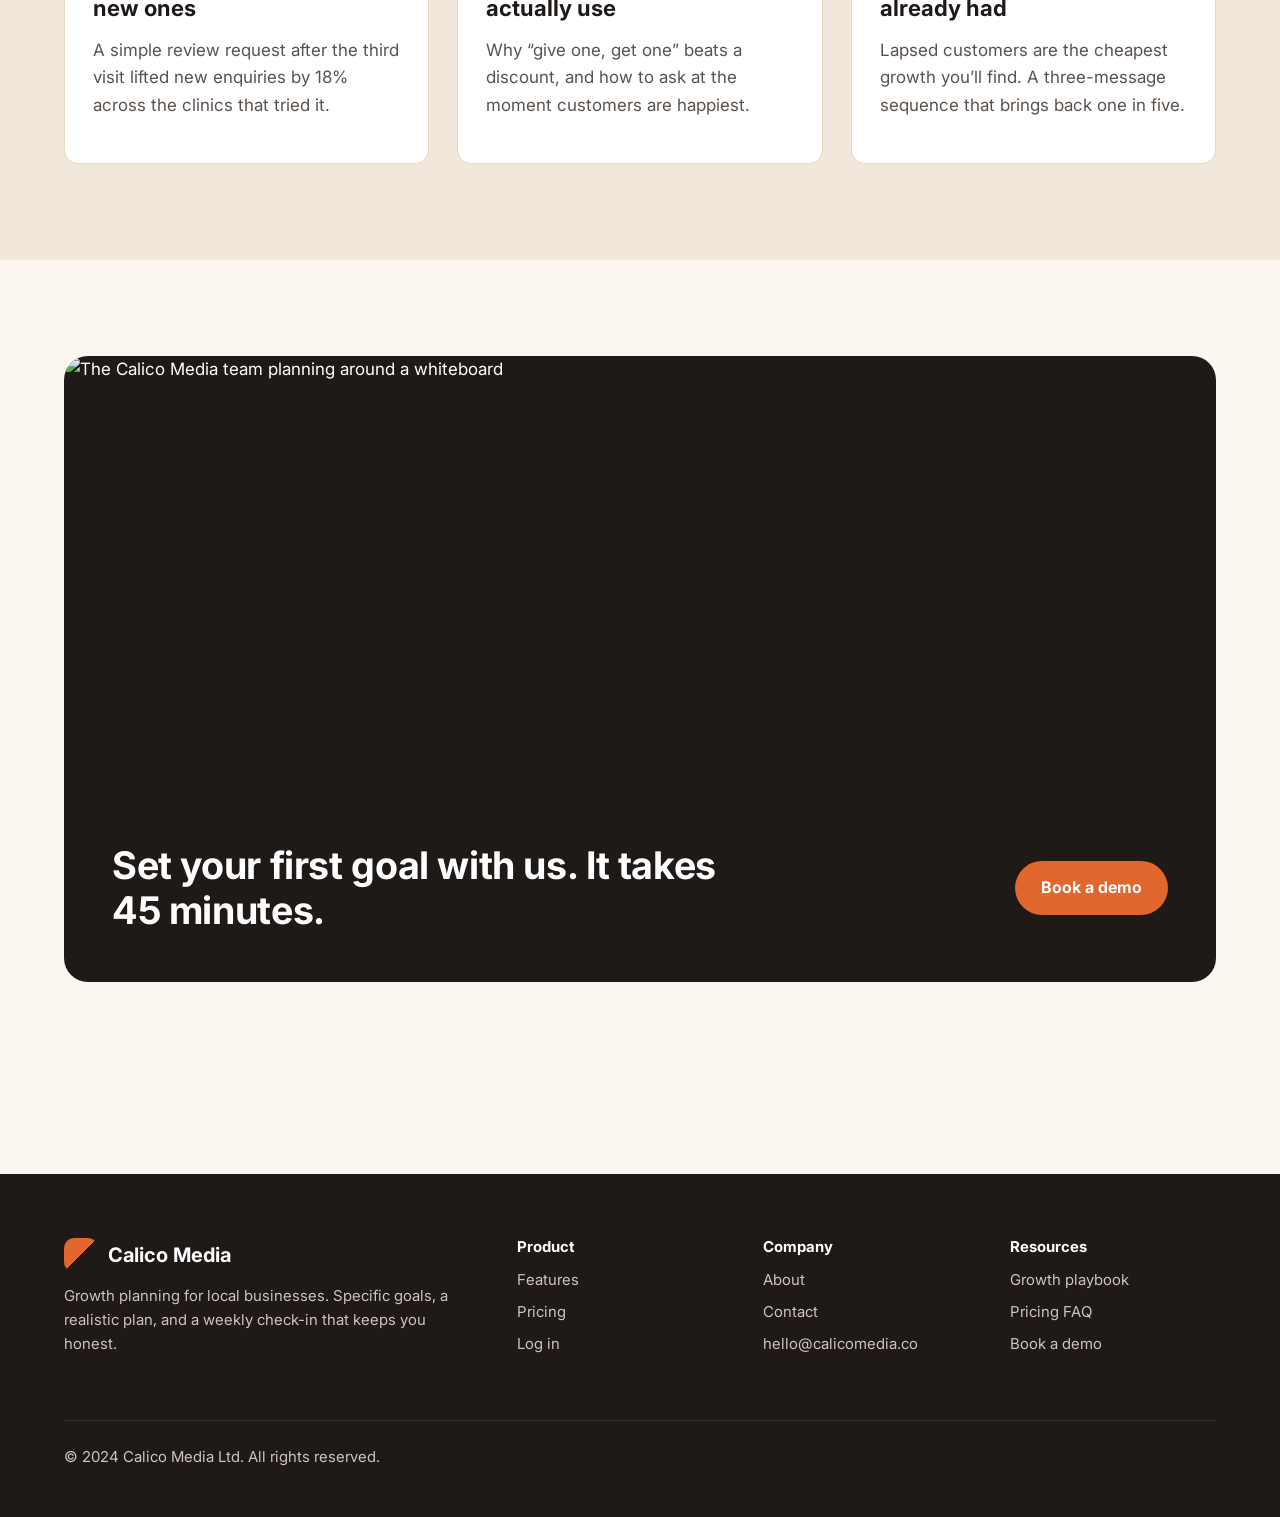
==== commit df7b241a: "resize final" ====
--- a/public/index.html
+++ b/public/index.html
@@ -40,7 +40,6 @@
             <li class="menu__list"><a href="contact.html" class="menu__link">Book a demo</a></li>
           </ul>
         </div>
-        </div>
       </nav>
     </div>
   </header>
--- a/public/css/styles.css
+++ b/public/css/styles.css
@@ -2,14 +2,14 @@
 
 @font-face {
   font-family: 'Inter';
-  src: url('Fonts/Inter/static/Inter_18pt-Regular.ttf') format('truetype');
+  src: url('../Fonts/Inter/static/Inter18pt-Regular.woff2') format('woff2');
   font-weight: 400;
   font-style: normal;
 }
 
 @font-face {
   font-family: 'Inter';
-  src: url('Fonts/Inter/static/Inter_18pt-Bold.ttf') format('truetype');
+  src: url('../Fonts/Inter/static/Inter18pt-Bold.woff2') format('woff2');
   font-weight: 700;
   font-style: normal;
 }
